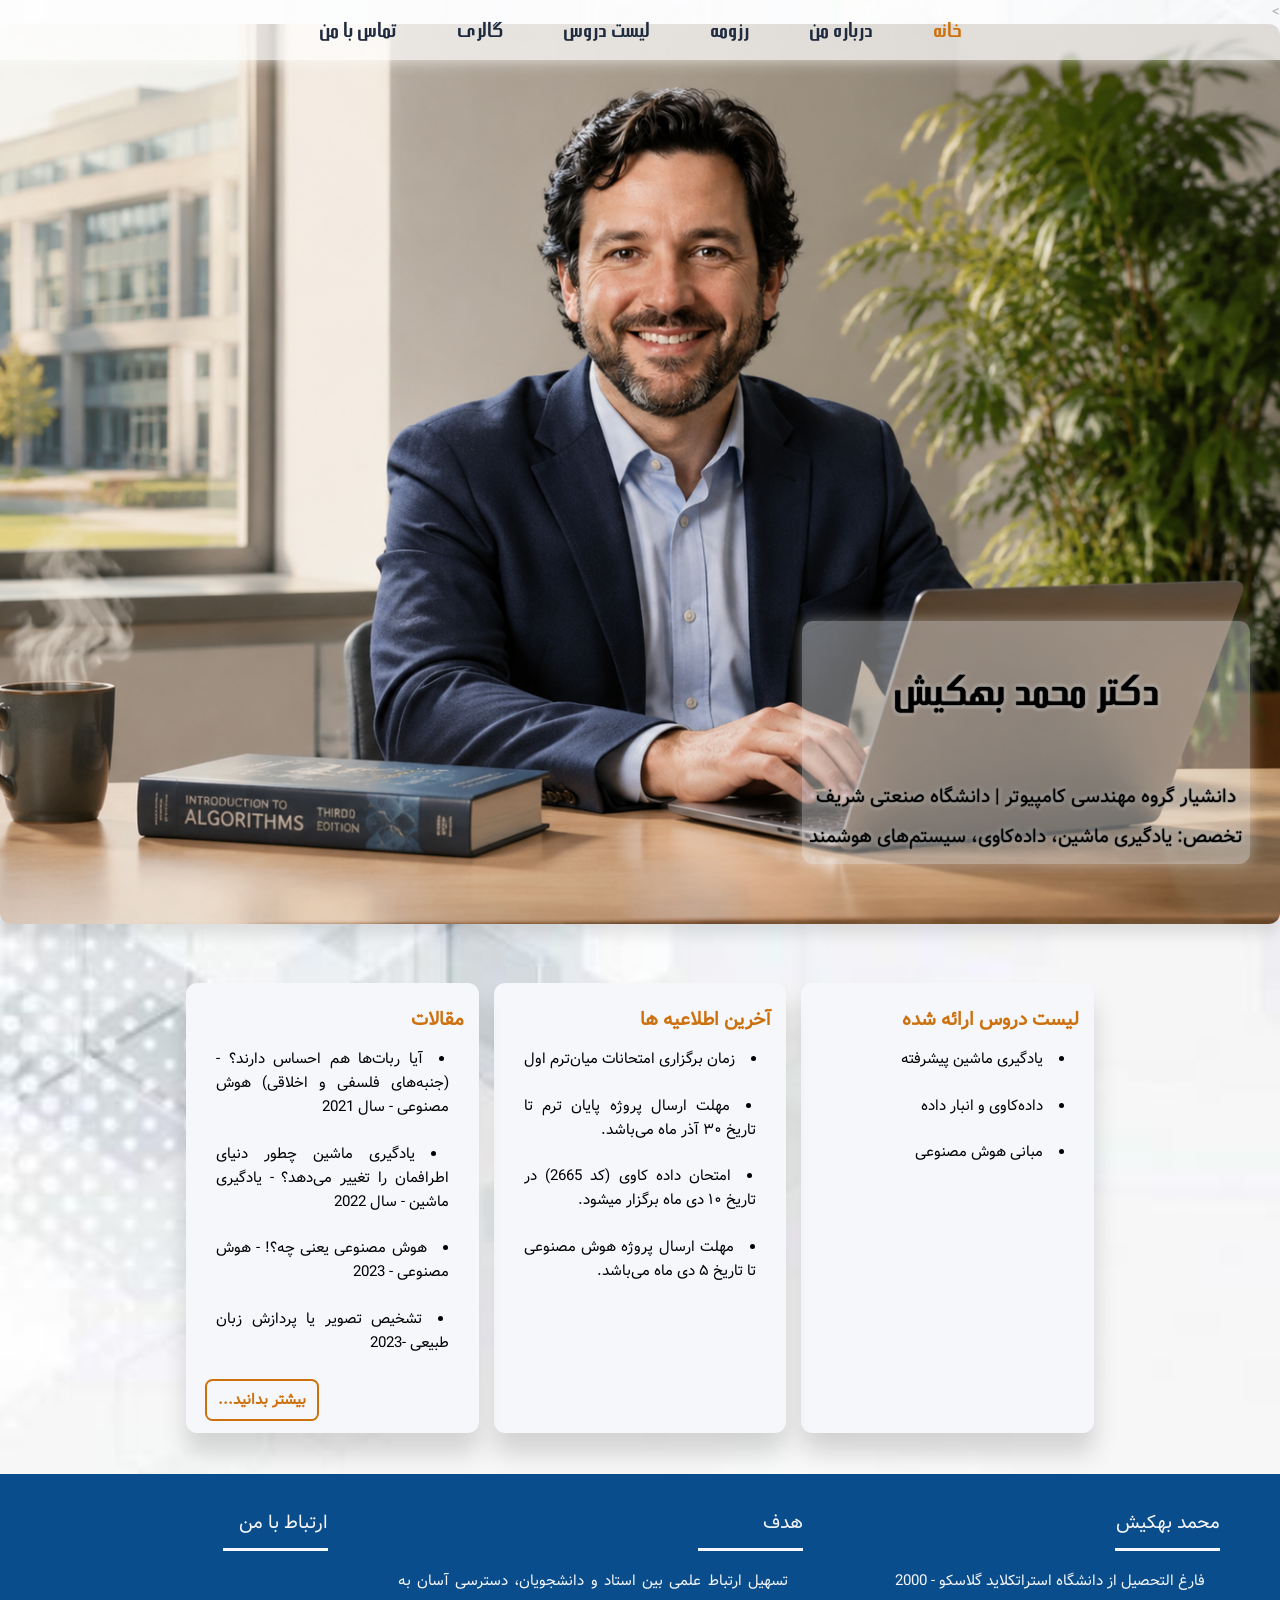
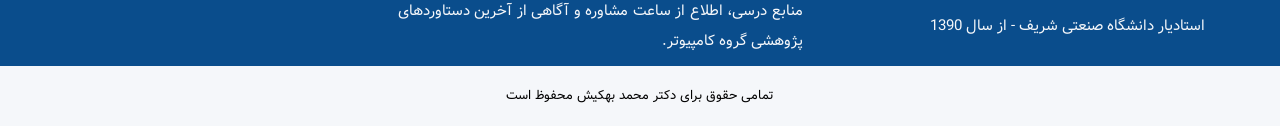
==== index.html @ 7e4e338c "add new files and some changes" ====
<!DOCTYPE html>
<html lang="fa" dir="rtl">

<head>
    <meta charset="UTF-8">
    <meta name="viewport" content="width=device-width, initial-scale=1.0">
    <link rel="stylesheet" href="./assets/css/style.css">
    <link rel="stylesheet" href="./assets/icon/css/all.css">
    <link rel="shortcut icon" href="assets/icon/26792-48x48x32.ico" type="image/x-icon">
    <script src="./assets/icon/js/all.js"></script>

    <title>Mr Behkish</title>>

</head>

<body>
    <!-- ============================================ -->
    <!-- menu                                         -->
    <!-- ============================================ -->
    <nav class="container">
        <menu>
            <ul class="main-menu flex justify-center gap-6">
                <li class="menu-item home-item"><a class="menu-link home">خانه</a></li>
                <li class="menu-item"><a class="menu-link" href="./aboutus.html">درباره من</a></li>
                <li class="menu-item"><a class="menu-link" href="./resume.html">رزومه</a></li>
                <li class="menu-item"><a class="menu-link" href="./courses.html">لیست دروس</a></li>
                <li class="menu-item"><a class="menu-link" href="./gallery.html">گالری</a></li>
                <li class="menu-item"><a class="menu-link" href="./contact.html">تماس با من</a></li>

            </ul>
        </menu>
    </nav>

    <!-- ============================================= -->
    <!--hero                                           -->
    <!-- ============================================= -->
    <section class="hero-section">
        <div class="hero"></div>
        <!-- ============================================= -->
        <!--title                                          -->
        <!-- ============================================= -->

        <section class="title">
            <h1 class="title-fullname">دکتر محمد بهکیش</h1>
            <h3 class="title-job text-center">
                دانشیار گروه مهندسی کامپیوتر | دانشگاه صنعتی شریف

            </h3>
            <h3 class="title-job text-center">تخصص: یادگیری ماشین، داده‌کاوی، سیستم‌های هوشمند

            </h3>
        </section>
    </section>


    <!-- ============================================= -->
    <!--contents                                       -->
    <!-- ============================================= -->
    <section class="contents">
        <div class="contents-list">
            <div class="contents-list-item">
                <h3 class="contents-list-item-heading">

                    <i class="	far fa-file"></i>
                    لیست دروس ارائه شده
                </h3>
                <div class="contents-list-item-text">
                    <ul class="content-list-item-text-all">
                        <li class="content-items-text-all-case">
                            یادگیری ماشین پیشرفته
                        </li>
                        <li class="content-items-text-all-case">
                            داده‌کاوی و انبار داده </li>
                        <li class="content-items-text-all-case">
                            مبانی هوش مصنوعی </li>
                    </ul>
                </div>
            </div>
            <div class="contents-list-item">
                <h3 class="contents-list-item-heading">
                    <i class="fas fa-bullhorn"></i>
                    آخرین اطلاعیه ها
                </h3>
                <ul class="content-list-item-text-all">
                    <li class="content-items-text-all-case">
                        زمان برگزاری امتحانات میان‌ترم اول </li>
                    <li class="content-items-text-all-case">
                        مهلت ارسال پروژه پایان ترم تا تاریخ ۳۰ آذر ماه می‌باشد.
                    </li>
                    <li class="content-items-text-all-case">
                        امتحان داده کاوی (کد 2665) در تاریخ ۱۰ دی ماه برگزار میشود. </li>
                    <li class="content-items-text-all-case">
                        مهلت ارسال پروژه هوش مصنوعی تا تاریخ ۵ دی ماه می‌باشد.
                    </li>

                </ul>

            </div>
            <div class="contents-list-item">
                <h3 class="contents-list-item-heading">
                    <i class="	fas fa-book-open"></i>
                    مقالات
                </h3>
                <ul class="content-list-item-text-all">
                    <li class="content-items-text-all-case">
                        آیا ربات‌ها هم احساس دارند؟ -(جنبه‌های فلسفی و اخلاقی) هوش مصنوعی - سال 2021
                    </li>
                    <li class="content-items-text-all-case">
                        یادگیری ماشین چطور دنیای اطرافمان را تغییر می‌دهد؟ - یادگیری ماشین - سال 2022


                    </li>
                    <li class="content-items-text-all-case">
                        هوش مصنوعی یعنی چه؟! - هوش مصنوعی - 2023
                    </li>
                    <li class="content-items-text-all-case">
                        تشخیص تصویر یا پردازش زبان طبیعی -2023
                    </li>
                </ul>
                <div class="contents-list-item-readmore">
                    <a href="./assets/files/resume.pdf"
                        class="contents-list-item-readmore-btn btn-style btn-vacant-style">بیشتر بدانید...</a>
                </div>

            </div>
        </div>
        </div>


    </section>
    <!-- ============================================= -->
    <!--  footer                                       -->
    <!-- ============================================= -->
    <footer class="footer">
        <div class="footer-title">
            <h2 class="footer-heading ">محمد بهکیش </h2>

            <p class="footer-description">
                فارغ التحصیل از دانشگاه استراتکلاید گلاسکو - 2000
            </p>
            <p class="footer-description">
                استادیار دانشگاه صنعتی شریف - از سال 1390
            </p>
        </div>
        <div class="footer-about">
            <h2 class="footer-heading  ">هدف </h2>
            <p class="footer-description">
                تسهیل ارتباط علمی بین استاد و دانشجویان، دسترسی آسان به منابع درسی، اطلاع از ساعت مشاوره و آگاهی از
                آخرین دستاوردهای پژوهشی گروه کامپیوتر.
            </p>
        </div>
        <div class="footer-contact">
            <h2 class="footer-heading"> ارتباط با من</h2>
            <div class=" footer-description footer-icon-content">

                <div class="social-icon">
                    <a href="https://wa.me/989123456789" target="_blank" class="social-icon-link" title="واتزآپ">
                        <i class="fab fa-whatsapp"></i>
                    </a>
                </div>
                <div class="social-icon">
                    <a href="https://github.com/mohamadbehkish" target="_blank" class="social-icon-link"
                        title="گیت هاب">
                        <i class="fab fa-github"></i>
                    </a>
                </div>
                <div class="social-icon">
                    <a href="https://www.instagram.com/mohamad_behkish_1398" target="_blank" class="social-icon-link"
                        title="اینستاگرام">
                        <i class="fab fa-instagram"></i>
                    </a>
                </div>
                <div class="social-icon">
                    <a href="mailto:mohamadbehkish.dev@gmail.com" target="_blank" class="social-icon-link"
                        title="ایمیل">
                        <i class="far fa-envelope"></i>
                    </a>
                </div>
            </div>


        </div>

    </footer>
    <!-- ============================================ -->
    <!-- copy right                                   -->
    <!-- ============================================ -->
    <h4 class="copyright"> تمامی حقوق برای دکتر محمد بهکیش محفوظ است</h4>

</body>

</html>
---- assets/css/style.css ----
@font-face {
    font-family: vazir;
    src: url(../font/Vazir.ttf);
}

@font-face {
    font-family: aref;
    src: url(../font/Mj_Aref.ttf);
}

@font-face {
    font-family: vazir;
    src: url(../font/Roboto-Regular.ttf);
}

:root {
    --primary-color: #1E2A3E;
    --secondary-color: #0a4d8c;


    --accent-color: #cd710f;
    --bgmain-color: #F5F7FA;
    --lightgray-color: rgb(205, 198, 198);
    --light-color: white;
    --dark-color: black;


    /* سایه‌ها */
    --shadow-sm: 0 1px 2px rgba(0, 0, 0, 0.05);
    --shadow-md: 0 4px 6px rgba(0, 0, 0, 0.07);
    --shadow-lg: 0 10px 15px rgba(0, 0, 0, 0.1);
    --shadow-xl: 0 20px 25px rgba(0, 0, 0, 0.15);

    /* فاصله‌ها (Spacing) */
    --spacing-1: 0.25rem;
    /* 4px */
    --spacing-2: --spacing-2: 0.5rem;
    /* 8px */
    --spacing-3: 0.75rem;
    /* 12px */
    --spacing-4: 1rem;
    /* 16px */
    --spacing-5: 1.25rem;
    /* 20px */
    --spacing-6: 1.5rem;
    /* 24px */
    --spacing-8: 2rem;
    /* 32px */
    --spacing-10: 2.5rem;
    /* 40px */
    --spacing-12: 3rem;
    /* 48px */
    --spacing-16: 4rem;
    /* 64px */
    --spacing-20: 5rem;
    /* 80px */

    /* اندازه‌های متن */
    --text-xs: 0.75rem;
    /* 12px */
    --text-sm: 0.875rem;
    /* 14px */
    --text-base: 1rem;
    /* 16px */
    --text-lg: 1.125rem;
    /* 18px */
    --text-xl: 1.25rem;
    /* 20px */
    --text-2xl: 1.5rem;
    /* 24px */
    --text-3xl: 1.875rem;
    /* 30px */
    --text-4xl: 2.25rem;
    /* 36px */
    --text-5xl: 3rem;
    /* 48px */


    /* border-radius */
    --radius-sm: 0.25rem;
    --radius-md: 0.5rem;
    --radius-lg: 0.75rem;
    --radius-xl: 1rem;
    --radius-full: 9999px;
}


/* ============================================
   TYPOGRAPHY - تنظیمات اولیه
   ============================================ */
html {
    font-size: 15px;
    scroll-behavior: smooth;
}

body {
    overflow-x: hidden;

    background-image: url(../image/bg-pattern.jpg);
    background-color: #F5F1E8;
    background-size: cover;
    background-repeat: no-repeat;
    background-position: left center;
    background-color: var(--tertiary-color);
    background-blend-mode: hard-light;


}

* {
    padding: 0;
    margin: 0;
    box-sizing: border-box;
    font-family: vazir;
}

/* ============================================
   TYPOGRAPHY - تایپوگرافی
   ============================================ */
h1,
h2,
h3,
h4,
h5,
h6 {
    font-weight: var(--font-bold);
    line-height: 1.3;
    color: var(--primary-color);
    margin-bottom: var(--spacing-4);
}

h1 {
    font-size: var(--text-3xl);
    line-height: 1.4;

}

h2 {
    font-size: var(--text-2xl);
    /*24px*/
}

h3 {
    font-size: var(--text-xl);
    /*20px*/
}

h4 {
    font-size: var(--text-lg);
    /*18px*/
}

h5 {
    font-size: var(--text-base);
    /*16px*/
}

h6 {
    font-size: var(--text-sm);
    /*14px*/
}

p {
    margin-bottom: var(--spacing-4);
    color: var(--primary-color);
}

a {
    color: var(--primary-color);
    text-decoration: none;
    transition: color 0.3s ease;
    font-family: vazir;
}

a:hover {
    color: var(--accent-color);

}

ul {
    list-style-type: none;
}

/* ============================================
   LAYOUT - کلاس‌main-menuهای کمکی
   ============================================ */
nav.container {
    width: 100vw;
    height: 60px;
    padding: 0 var(--spacing-4);
    display: flex;
    justify-content: center;
    position: fixed;
    top: 0;
    left: 0;
    background-color: transparent;
    z-index: 7;
    /*16px*/
}

nav.container:after {
    content: "";
    width: 100%;
    height: 100%;
    position: absolute;
    left: 0;
    top: 0;
    z-index: 8;
    background-color: var(--light-color);
    opacity: 0.7;
    box-shadow: 0 0 var(--spacing-4) var(--light-color);

}

menu {
    width: 100%;
    height: 100%;
    position: absolute;
    top: 0;
    left: 0;
    z-index: 9;
}

/* ================================================ */


.section-title {
    text-align: center;
    margin-bottom: var(--spacing-12);
    font-size: var(--text-4xl);

}

/* Grid System */
.grid {
    display: grid;
    gap: var(--spacing-6);
}

.grid-cols-2 {
    grid-template-columns: repeat(2, 1fr);
}

.grid-cols-3 {
    grid-template-columns: repeat(3, 1fr);
}

.grid-cols-4 {
    grid-template-columns: repeat(4, 1fr);
}

/* Flexbox */
.flex {
    display: flex;
}

.flex-col {
    flex-direction: column;
}

.items-center {
    align-items: center;
}

.justify-between {
    justify-content: space-between;
}

.justify-center {
    justify-content: center;
}



/* ============================================
   FORMS - فرم‌ها
   ============================================ */
input,
textarea,
select {
    width: 100%;
    padding: var(--spacing-3) var(--spacing-4);
    font-family: inherit;
    font-size: var(--text-base);
    border: 1px solid var(--secondary-color);
    border-radius: var(--radius-md);
    background-color: var(--light-color);
    transition: border-color 0.3s ease;
}

input:focus,
textarea:focus,
select:focus {
    outline: none;
    border-color: var(--color-border-focus);
    box-shadow: var(--shadow-md);
}

label {
    display: block;
    margin-bottom: var(--spacing-2);
    font-weight: var(--font-medium);
    color: var(--color-text-primary);
}

/* ============================================
   RESPONSIVE - ریسپانسیو
   ============================================ */
@media (max-width: 1024px) {
    html {
        font-size: 15px;
    }

    .grid-cols-3,
    .grid-cols-4 {
        grid-template-columns: repeat(2, 1fr);
    }
}

@media (max-width: 768px) {
    html {
        font-size: 14px;
    }

    .grid-cols-2,
    .grid-cols-3,
    .grid-cols-4 {
        grid-template-columns: 1fr;
    }

    .section {
        padding: var(--spacing-10) 0;
    }

    h1 {
        font-size: var(--text-4xl);
    }

    h2 {
        font-size: var(--text-3xl);
    }
}

@media (max-width: 480px) {
    .container {
        padding: 0 var(--spacing-3);
    }

    .btn {
        width: 100%;
    }
}


/* ============================================
   buttons -  دکمه ها
   ============================================ */
.btn-style {
    border-radius: var(--radius-md);
    font-size: 1rem;
    font-weight: 900;
    text-align: center;
    padding-block: 7px;
    direction: rtl;
    transition: all 0.5s;

}

.btn-fill-style {
    background-color: var(--accent-color);
    color: var(--bgmain-color);
}

.btn-vacant-style {
    border: 2px solid var(--accent-color);
    color: var(--accent-color);

}

a.contents-list-item-readmore-btn:hover {
    background-color: var(--accent-color);
    color: var(--bgmain-color);
}



/* ============================================
   UTILITIES - کلاس‌های کاربردی
   ============================================ */
.text-center {
    text-align: center;
}

.text-right {
    text-align: right;
}

.text-left {
    text-align: left;
}



/* اسکرول نرم و کاستوم */
::-webkit-scrollbar {
    width: 1.5rem;

}

::-webkit-scrollbar-track {
    background: var(--bgmain-color);
    height: 100px;
}

::-webkit-scrollbar-thumb {
    background: var(--secondary-color);
    border-radius: var(--radius-full);

}

::-webkit-scrollbar-thumb:hover {
    background: var(--secondary-color);
}

::-webkit-scrollbar-track:hover {
    background: var(--lightgray-color);

}

li {
    padding-inline: 2rem;
    padding-block: 0.75rem;
}

/*=============================================*/
/*menu=========================================*/


a.menu-link {
    font-size: var(--text-2xl);
    display: inline-block;
    font-family: aref;
    color: var(--primary-color);
}

a.menu-link:hover {
    color: var(--accent-color);
}

img#hero-img {
    width: 47rem;
    height: 34rem;
    display: block;
    margin: 10px auto;
    box-shadow: var(--shadow-xl);
}

li.menu-item {
    position: relative;
}

li.menu-item:not(.home-item):after {
    content: "";
    width: 0px;
    height: 3px;

    position: absolute;
    left: 2rem;
    bottom: 0;

    background-color: var(--accent-color);

    transition: all 0.5s ease;

}

li.menu-item:hover::after {
    width: 6.5rem;
}


a.home {
    color: var(--accent-color);
    font-size: var(--text-2xl);

}

/* hero */
/* ///////////////////////////////// */
section.hero-section {

    width: 100vw;
    height: 100vh;

    margin: 0rem auto 1.25rem;

    border-radius: 0.75rem;

    overflow: hidden;
    box-shadow: var(--shadow-lg);

    position: relative;

}

div.hero {
    width: 100%;
    height: 100%;

    background-image: url(../image/hero.png);
    background-repeat: no-repeat;
    background-position: center 0rem;
    background-size: cover;
    aspect-ratio: 16/9;

}

/* /////////////////////////////////// */
/* section title */
section.title {
    width: 35vw;
    height: 30vh;

    position: absolute;
    bottom: 4rem;
    right: 2rem;
    z-index: 2;

    /* background-color: var(--bgmain-color); */

    display: flex;
    flex-direction: column;
    justify-content: center;
    align-items: center;
    border-radius: 0.75rem;

}

section.title:before {
    content: "";

    width: 35vw;
    height: 27vh;

    position: absolute;
    bottom: 0;
    right: 0;
    z-index: -1;

    background-color: var(--bgmain-color);

    display: flex;
    flex-direction: column;
    justify-content: center;
    align-items: center;

    border-radius: 0.75rem;
    opacity: 0.4;

    box-shadow: 0 0 var(--spacing-4) var(--light-color);


}

section.title>* {
    text-shadow: 0 0 2px var(--dark-color), 0 0 5px var(--light-color);
}




section.title h1.title-fullname {
    font-family: aref;
    font-size: 3rem;
    color: var(--da);

    width: fit-content;

    text-align: center;
    margin: auto;
}

section.title h3.title-job {
    font-family: vazir;
    /*font-size: 1.2rem;*/

    color: var(--dark-color);
}

/* ///////////////////////////////////// */
/* section.contents */
section.contents {
    width: 100vw;
    height: 70h;

    padding: 2% 2%;

    margin: auto;

}

.contents-list {
    display: flex;
    flex-direction: row;
    justify-content: space-between;
    align-items: center;
    gap: var(--spacing-4);

    padding: 1rem 2.5rem;

    width: 80%;
    height: 100%;
    margin: auto;
}

div.contents-list-item {
    width: 25rem;
    height: 30rem;
    background-color: var(--bgmain-color);
    border-radius: var(--radius-lg);
    box-shadow: var(--shadow-xl);

    display: flex;
    flex-direction: column;
    row-gap: 0;

    overflow: hidden;


}

h3.contents-list-item-heading {
    width: 100%;
    height: 3.5rem;
    line-height: 3rem;
    font-family: vazir;
    padding: 1rem;
    margin-bottom: 0;
    color: var(--accent-color);


}

div.contents-list-item-text {
    width: 100%;
    height: 75%;
}

div.contents-list-item-readmore {
    width: 100%;
    height: 15%;
    direction: ltr;
    display: flex;
    align-items: center;
    padding-left: 1.25rem;
}

a.contents-list-item-readmore-btn {
    padding-inline: 0.75rem;
}

ul.content-list-item-text-all {
    list-style-type: disc;
    list-style-position: inside;
}

li.content-items-text-all-case {
    text-align: justify;
}



/* //////////////////////////////////////// */
/* footer.footer */
footer {
    width: 100vw;
    height: 15vw;


    background-color: var(--secondary-color);

    display: grid;
    grid-template-columns: 35% 40% 25%;
    column-gap: var(--spacing-3);
    padding: 2.5rem 4rem 0rem;
}

footer.footer>div {
    height: 100%;
}


h2.footer-heading {
    font-family: vazir;
    font-size: var(--text-xl);
    color: var(--bgmain-color);
    padding-bottom: 1rem;
    position: relative;
}

h2.footer-heading::after {
    content: "";
    width: 7rem;
    height: 3px;
    position: absolute;
    right: 0px;
    bottom: 0;
    background-color: var(--bgmain-color);

}


p.footer-description {
    font-size: var(--text-base);
    color: var(--bgmain-color);
    font-family: vazir;
    font-weight: normal;
    line-height: 2;
    padding-block: 0;

}

/* /////////////////////////////////// */
/* icons */
.social-icon {
    padding-inline: 0.75rem;
}

.social-icon-link {
    color: var(--bgmain-color);
    font-family: vazir;
    font-size: var(--text-3xl);
    font-weight: 600;

}

.social-icon-link:hover {
    text-shadow: 10px 10px 15px var(--bgmain-color);

}

div.footer-icon-content {
    display: flex;
    justify-content: start;
    align-items: start;
}

p.footer-description {
    width: 27rem;
    text-align: justify;
    text-indent: var(--spacing-4);

}

.copyright {
    background: var(--bgmain-color);
    width: 100vw;
    height: 4rem;
    line-height: 4rem;
    text-align: center;

    font-family: vazir;
    font-size: var(--text-sm);
    color: var(--tertiary-color);

    direction: rtl;
    margin: auto;
}

/*============================================*/
/*about us                                    */
/*============================================*/
section.about-us {
    height: 97vh;

}

div.about-us-description {
    height: 80%;


    padding-inline: 2rem;

    background-color: var(--bgmain-color);
    border-radius: var(--radius-lg);
    box-shadow: var(--shadow-xl);

}


p.contents-list-item-text-description {
    width: 95%;
    height: auto;

    line-height: 2;

    text-align: justify;
    padding: 10px;
    margin: 0.75rem auto;

    text-indent: 1rem;
    font-size: 1.1rem;

}

/*============================================*/
/*resume sectoin                              */
/*============================================*/
section.resume {
    height: 168vh;
}




div.resume-description {
    height: 80%;

    padding-top: 0rem;
    padding-inline: 2rem;

    background-color: var(--bgmain-color);
    border-radius: var(--radius-lg);
    /* box-shadow: var(--shadow-xl); */


}

div.resume-section {
    width: 90%;
    margin: auto;
    text-align: justify;

}

div.resume-section:first-of-type {
    margin-top: 1.5rem;
}

h4.resume-section-heading {
    font-family: 1.5rem;
    font-weight: 900;
    color: var(--secondary-color);
    margin-top: 2rem;
}



ul.resume-section-list {
    list-style-type: disc;
    list-style-position: inside;
}

li.resume-section-list-item {
    line-height: 1.2;
    direction: rtl;
}

ul.articles {
    direction: ltr;
    text-align: left;

}

ul.articles>li {
    direction: ltr;
}

/*============================================*/
/*courses sectoin                             */
/*============================================*/
section.courses,
section.gallery-section {
    height: auto;
}

div.courses-boxes {
    height: 100%;

    border-radius: var(--radius-lg);
    box-shadow: var(--shadow-xl);

    padding-inline: 0.5rem;
    padding-block-end: 1.5rem;

    display: flex;
    flex-direction: column;
    justify-content: center;
    align-items: center;

    overflow: hidden;
    background-color: var(--bgmain-color);

}

.contents-list-item-heading {
    font-weight: 900;
    text-align: start;
    display: block;
}

div.courses-desc {
    width: 100%;
    height: 80%;


    margin-top: 1rem;
    /* padding: 1rem; */

    display: grid;
    grid-template-columns: repeat(2, minmax(200px, 1fr));
    justify-content: space-between;
    align-items: center;
    gap: 1rem;

}

.courses-desc-box {
    width: 26rem;
    height: 14rem;

    border-radius: var(--radius-lg);
    box-shadow: var(--shadow-xl);

    padding: 1rem;

    background-color: var(--secondary-color);
    margin: auto;


}


.courses-desc-box-heading {
    color: var(--bgmain-color);

}

p.courses-desc-box-item {
    color: var(--bgmain-color);
    text-align: justify;


}

.script-btn {
    direction: ltr;
}


.btn-script {
    color: var(--primary-color);

    border: 2px solid var(--bgmain-color);

    background: var(--bgmain-color);
}

a.btn-script:hover {
    color: var(--bgmain-color);
    background-color: var(--primary-color);
}

/* ============================================ */
/* gallery                                      */
/* ============================================ */
.gallery-section {
    padding: 2rem;
}

.gallery {
    width: 100%;

    display: grid;
    grid-template-columns: repeat(3, 1fr);
    gap: 1rem;

    margin-block: 1.5rem;
}

div.gallery-boxes {
    width: 70%;
    height: 100%;

    border-radius: var(--radius-lg);
    box-shadow: var(--shadow-xl);

    padding-inline: 1rem;

    display: flex;
    flex-direction: column;

    overflow: hidden;
    background-color: var(--bgmain-color);

}

.gallery div.gallery-img {
    width: 100%;
    height: 200px;

    border-radius: 8px;
    cursor: pointer;
    transition: transform 0.3s ease, box-shadow 0.3s ease;
    border: 2px solid var(--accent-color);
    overflow: hidden;
    box-shadow: var(--shadow-sm);

}

.gallery .gallery-img img {
    width: 100%;
    height: 100%;
    object-fit: cover;
}



.gallery img:hover {
    transform: scale(1.05);
    box-shadow: 0 10px 20px rgba(0, 0, 0, 0.8);
}




/* استایل لایت‌باکس (Modal) */
.lightbox {
    display: none;
    /* در ابتدا مخفی است */
    position: fixed;
    z-index: 1000;
    top: 0;
    left: 0;
    width: 100%;
    height: 100%;
    background-color: rgba(0, 0, 0, 0.85);
    /* پس‌زمینه تیره و نیمه‌شفاف */
    backdrop-filter: blur(5px);
    /* افکت مات شدن پشت صحنه */
    justify-content: center;
    align-items: center;
    flex-direction: column;
}

.lightbox img {
    max-width: 90%;
    max-height: 80%;
    border-radius: 5px;
    box-shadow: 0 0 30px rgba(0, 0, 0, 0.5);
    animation: zoomIn 0.3s ease;
}

.lightbox-caption {
    color: white;
    margin-top: 15px;
    font-size: 1.2rem;
}

/* دکمه بستن */
.close-btn {
    position: absolute;
    top: 20px;
    right: 30px;
    color: #fff;
    font-size: 40px;
    font-weight: bold;
    cursor: pointer;
    transition: 0.2s;
}

.close-btn:hover {
    color: #ff5f5f;
}

/* انیمیشن باز شدن */
@keyframes zoomIn {
    from {
        transform: scale(0.8);
        opacity: 0;
    }

    to {
        transform: scale(1);
        opacity: 1;
    }
}




/* ============================================ */
/* contact                                      */
/* ============================================ */
section.contact {
    height: auto;
    padding-bottom: 4rem;
}

div.contact-section {
    background-image: url(../image/contact.png);
    background-size: cover;
    background-position: center;

}

.contact-section {
    width: 80%;


    height: 30rem;
    border-radius: var(--radius-lg);
    box-shadow: var(--shadow-xl);

    display: flex;
    flex-direction: column;
    row-gap: 0;
    align-items: start;

    overflow: hidden;

}

.contact-width {
    width: 100%;

}

.contact-item {
    margin-block: 1rem;
}

form {
    width: 100%;
}

.msg-textArea {
    resize: none;
    height: 4rem;
    margin-top: 1rem;

}

input.contact-item {
    width: 60%;
}

.contact-send {
    width: 10rem;
    height: 4rem;
}

div.main-section {
    width: 70%;
    margin: auto;
    margin-top: 5rem;



}

.senddata {
    width: 100%;
    height: 90px;
    display: flex;
    justify-content: left;
    align-items: center;
}
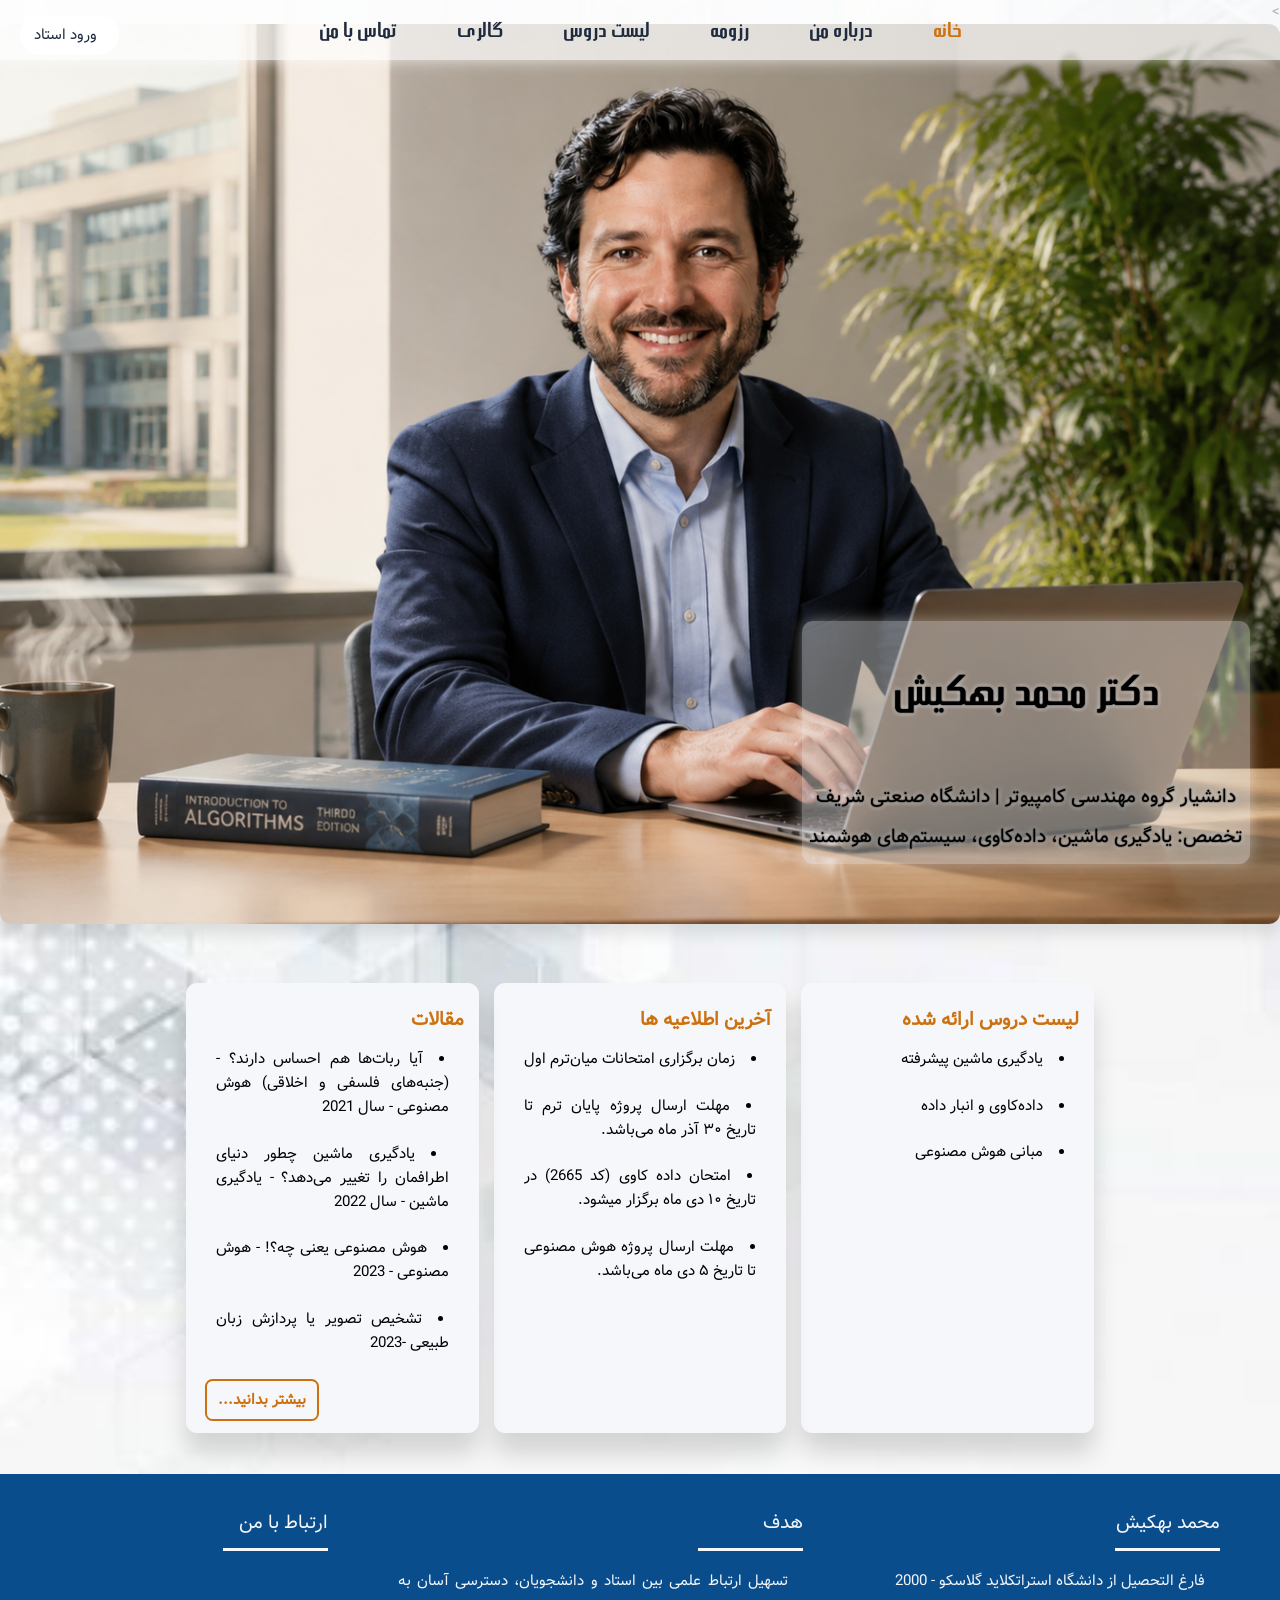
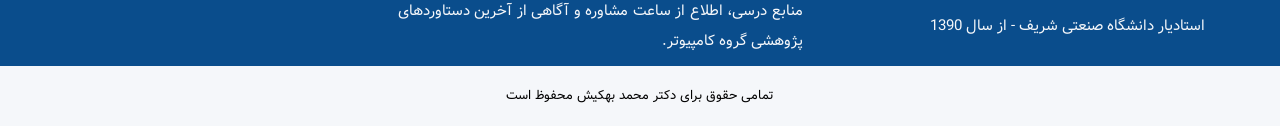
==== commit 250b5286: "do alot of changes to connect git" ====
--- a/index.html
+++ b/index.html
@@ -9,11 +9,22 @@
     <link rel="shortcut icon" href="assets/icon/26792-48x48x32.ico" type="image/x-icon">
     <script src="./assets/icon/js/all.js"></script>
 
+
     <title>Mr Behkish</title>>
 
 </head>
 
 <body>
+    <!-- ============================================ -->
+    <!-- login                                         -->
+    <!-- ============================================ -->
+    <div class="top-nav">
+        <a href="./login.html" class="login-icon" id="authLink" title="ورود مدیریت">
+            <i class="fas fa-user-shield"></i>
+            <span>ورود استاد</span>
+        </a>
+    </div>
+
     <!-- ============================================ -->
     <!-- menu                                         -->
     <!-- ============================================ -->
@@ -186,6 +197,9 @@
     <!-- copy right                                   -->
     <!-- ============================================ -->
     <h4 class="copyright"> تمامی حقوق برای دکتر محمد بهکیش محفوظ است</h4>
+    <div id="app" style="display: none;"></div>
+
+    <script src="./assets/js/script.js"></script>
 
 </body>
 
--- a/assets/css/style.css
+++ b/assets/css/style.css
@@ -19,8 +19,9 @@
 
 
     --accent-color: #cd710f;
+    --error-color: orangered;
     --bgmain-color: #F5F7FA;
-    --lightgray-color: rgb(205, 198, 198);
+    --lightgray-color: rgb(181, 172, 172);
     --light-color: white;
     --dark-color: black;
 
@@ -485,6 +486,139 @@
 
 }
 
+/*
+  login
+*/
+/* استایل کلی برای نوار بالایی */
+.top-nav {
+    position: absolute;
+    top: 1rem;
+    left: 20px;
+    z-index: 1000;
+}
+
+.login-icon {
+    display: inline-flex;
+    align-items: center;
+    gap: 8px;
+    text-decoration: none;
+    color: var(--primary-color);
+    background: rgba(255, 255, 255, 0.9);
+    padding: 8px 14px;
+    border-radius: 999px;
+    white-space: nowrap;
+}
+
+/* افکت زمان نگه داشتن موس (Hover) */
+.login-icon:hover {
+    background: #2c3e50;
+    color: #fff;
+    transform: translateY(-2px);
+    box-shadow: 0 4px 15px rgba(0, 0, 0, 0.2);
+}
+
+/* مخفی کردن متن در موبایل برای خلوت شدن صفحه */
+@media (max-width: 600px) {
+    .login-icon span {
+        display: none;
+    }
+
+    .login-icon {
+        padding: 10px;
+    }
+}
+
+/* login */
+/* ///////////////////////////////// */
+.login-card {
+    background: var(--bgmain-color);
+    padding: 2.5rem;
+    border-radius: 1rem;
+    box-shadow: 0 10px 25px var(--dark-color);
+    width: 100%;
+    max-width: 400px;
+    text-align: center;
+
+    margin: auto;
+    margin-bottom: 3rem;
+}
+
+.login-card i.main-icon {
+    font-size: 3rem;
+    color: var(--primary-color);
+    margin-bottom: 1rem;
+}
+
+
+.input-group {
+    position: relative;
+    margin-bottom: 1.5rem;
+}
+
+.input-group i {
+    position: absolute;
+    right: 15px;
+    top: 50%;
+    transform: translateY(-50%);
+    color: #95a5a6;
+}
+
+input.input-login {
+    width: 100%;
+    padding: 12px 45px 12px 15px;
+    border: 1px solid #ddd;
+    border-radius: 8px;
+    outline: none;
+    box-sizing: border-box;
+    transition: border-color 0.3s;
+    font-family: inherit;
+}
+
+input..input-login:focus {
+    border-color: var(--accent-color);
+}
+
+button {
+    width: 100%;
+    padding: 12px;
+    background-color: var(--primary-color);
+    color: white;
+    border: none;
+    border-radius: 8px;
+    cursor: pointer;
+    font-size: 1rem;
+    font-weight: bold;
+    transition: background 0.3s, transform 0.2s;
+}
+
+button:hover {
+    background-color: var(--accent-color);
+}
+
+button:active {
+    transform: scale(0.98);
+}
+
+#error-msg {
+    color: var(--accent-color);
+    margin-top: 1rem;
+    font-size: 0.9rem;
+    height: 20px;
+    /* برای جلوگیری از پرش صفحه */
+}
+
+.back-home {
+    margin-top: 1.5rem;
+    display: block;
+    text-decoration: none;
+    color: #7f8c8d;
+    font-size: 0.85rem;
+}
+
+.back-home:hover {
+    color: var(--primary-color);
+}
+
 /* hero */
 /* ///////////////////////////////// */
 section.hero-section {
@@ -1165,4 +1299,187 @@
     display: flex;
     justify-content: left;
     align-items: center;
+}
+
+/*=============
+  dashboard
+===============*/
+main.dashboard-container {
+    margin: 6rem auto;
+    width: 60vw;
+    height: auto;
+    background-color: var(--bgmain-color);
+    box-shadow: 0 0 5px var(--lightgray-color);
+}
+
+.dashboard-actions {
+    width: 100%;
+    height: 4rem;
+
+    display: flex;
+    justify-content: center;
+    align-items: center;
+
+}
+
+button#refreshMessagesBtn {
+    background-color: var(--primary-color);
+    color: var(--bgmain-color);
+    border: 2px solid var(--primary-color);
+}
+
+button#refreshMessagesBtn:hover {
+    background-color: var(--lightgray-color);
+    color: var(--primary-color);
+}
+
+main.dashboard-container section#messagelist-container {
+    width: 100%;
+    height: auto;
+    margin: auto;
+}
+
+div#messagesList {
+    width: 100% !important;
+    height: auto;
+    padding: 2rem;
+
+    display: grid;
+    grid-template-columns: repeat(3, minmax(150px, 1fr));
+    justify-content: space-between;
+    align-items: center;
+    gap: 1rem;
+
+}
+
+
+.form-box {
+    background: #fff;
+    padding: 24px;
+    border-radius: 14px;
+    box-shadow: 0 8px 24px var(--lightgray-color);
+}
+
+label {
+    display: block;
+    margin-top: 14px;
+    margin-bottom: 6px;
+    font-weight: bold;
+}
+
+input,
+textarea {
+    width: 100%;
+    padding: 11px 12px;
+    border: 1px solid #d1d5db;
+    border-radius: 10px;
+    font-family: inherit;
+    font-size: 15px;
+}
+
+textarea {
+    resize: vertical;
+}
+
+button.admin-msg-btn {
+    margin-top: 0.75rem;
+    padding: 0.75rem 1.25rem;
+    border: 0;
+    border-radius: 10px;
+    cursor: pointer;
+    font-family: inherit;
+    display: inline-block;
+
+}
+
+button.readbtn.admin-msg-btn {
+    background-color: var(--bgmain-color);
+    color: var(--secondary-color);
+    border: 2px solid var(--secondary-color);
+}
+
+button.readbtn.admin-msg-btn:hover {
+    background: var(--secondary-color);
+    color: var(--bgmain-color);
+}
+
+button.admin-msg-btn:disabled {
+    opacity: 0.6;
+    cursor: not-allowed;
+}
+
+button.admin-msg-btn.danger {
+    background-color: var(--bgmain-color);
+    color: var(--accent-color);
+    border: 2px solid var(--accent-color);
+}
+
+button.danger.admin-msg-btn:hover {
+    background-color: var(--accent-color);
+    color: var(--bgmain-color);
+
+}
+
+.message-header span#date-span {
+    color: var(--dark-color);
+    font-size: 0.75rem;
+    white-space: nowrap;
+}
+
+.status {
+    margin-top: 14px;
+    font-weight: bold;
+}
+
+.status.success {
+    color: var(--);
+}
+
+.status.error {
+    color: var(--accent-color);
+}
+
+.dashboard-actions {
+    margin-bottom: 20px;
+}
+
+.message-card {
+    background: var(--bgmain-color);
+    padding: 1rem;
+    margin-bottom: 1rem;
+    border-radius: 1rem;
+    border-right: 5px solid var(--accent-color);
+    box-shadow: 0 6px 18px var(--lightgray-color);
+}
+
+.message-card.read {
+    border-right-color: var(--lightgray-color);
+    opacity: 0.85;
+}
+
+.message-card.unread {
+    border-right-color: var(--primary-color);
+    color: var(--bgmain-color);
+}
+
+.message-header {
+    display: flex;
+    justify-content: space-between;
+    gap: 16px;
+    border-bottom: 1px solid #e5e7eb;
+    margin-bottom: 12px;
+    padding-bottom: 8px;
+}
+
+
+div.message-actions {
+    /* display: grid;
+    flex-direction: row;
+    gap: 0.75rem;
+    flex-wrap: wrap; */
+}
+
+h2.messages {
+    padding-right: 1rem;
+    color: var(--accent-color);
 }
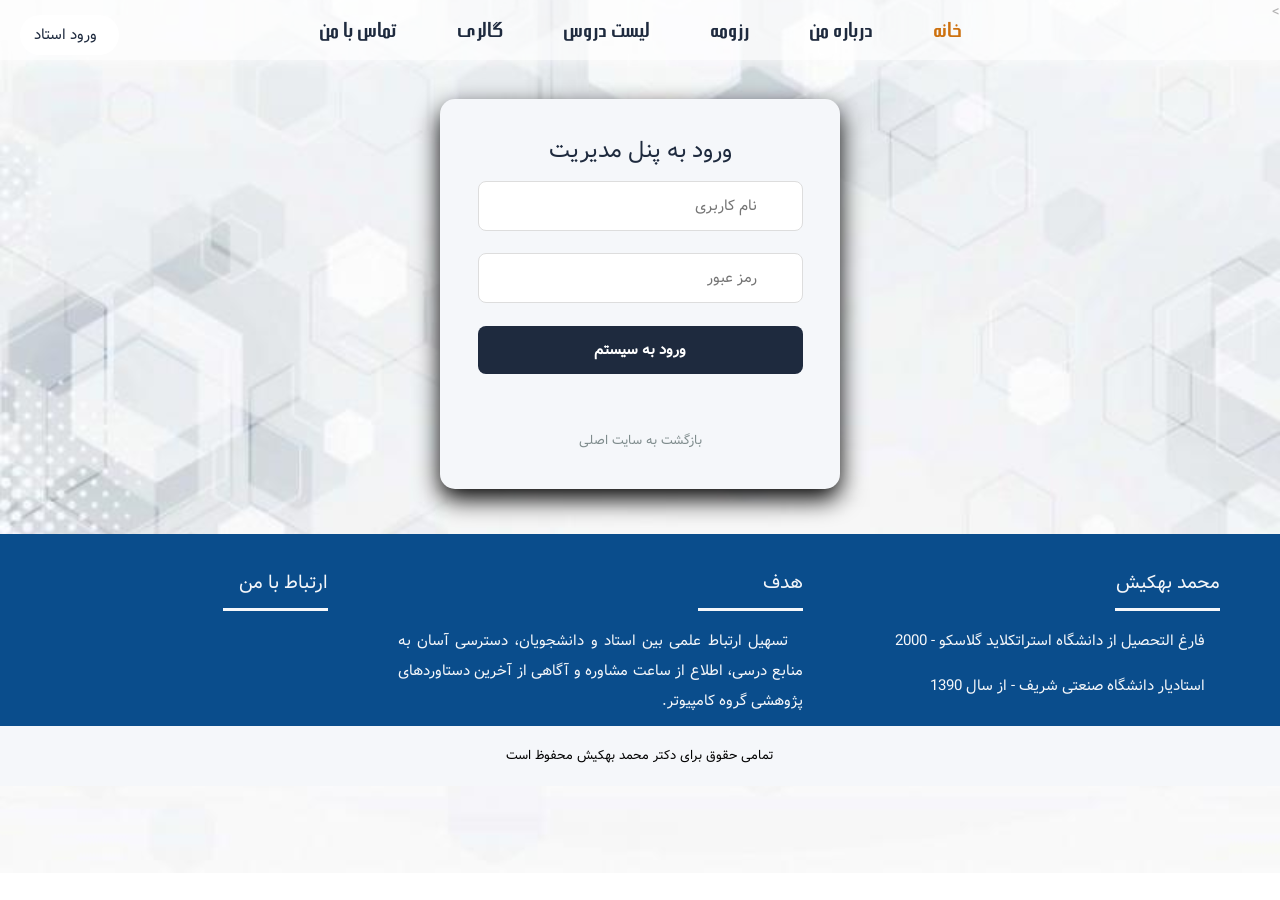
==== commit f5fca6f3: "change icons..." ====
--- a/index.html
+++ b/index.html
@@ -20,7 +20,7 @@
     <!-- ============================================ -->
     <div class="top-nav">
         <a href="./login.html" class="login-icon" id="authLink" title="ورود مدیریت">
-            <i class="fas fa-user-shield"></i>
+            <i class="fa fa-user-shield"></i>
             <span>ورود استاد</span>
         </a>
     </div>
--- a/assets/css/style.css
+++ b/assets/css/style.css
@@ -1236,15 +1236,10 @@
     background-size: cover;
     background-position: center;
 
-}
-
-.contact-section {
     width: 80%;
-
-
-    height: 30rem;
+    height: 35rem;
+
     border-radius: var(--radius-lg);
-    box-shadow: var(--shadow-xl);
 
     display: flex;
     flex-direction: column;
@@ -1255,6 +1250,25 @@
 
 }
 
+
+
+div.courses-desc {
+    width: 100%;
+    height: 80%;
+
+
+    margin-top: 1rem;
+    /* padding: 1rem; */
+
+    display: grid;
+    grid-template-columns: repeat(2, minmax(200px, 1fr));
+    justify-content: space-between;
+    align-items: center;
+    gap: 1rem;
+
+}
+
+
 .contact-width {
     width: 100%;
 
@@ -1264,8 +1278,10 @@
     margin-block: 1rem;
 }
 
-form {
-    width: 100%;
+form#contactForm {
+    width: 100%;
+    background-color: transparent;
+    box-shadow: none;
 }
 
 .msg-textArea {
@@ -1304,12 +1320,47 @@
 /*=============
   dashboard
 ===============*/
+section.dashboard-section {
+    width: 60%;
+    margin: 6rem auto 2rem;
+    background-color: var(--bgmain-color);
+    border-radius: 1rem;
+    padding: 2rem;
+
+
+}
+
+h2#dashboard-title-courses {
+    color: var(--accent-color);
+    font-family: vazir;
+
+}
+
+button#addnewCourseBtn {
+    background-color: var(--bgmain-color);
+    bordeR: 2px solid var(--primary-color);
+    color: var(--primary-color);
+}
+
+textarea#courseDescription {
+    resize: none;
+}
+
+button#addnewCourseBtn:hover {
+    color: var(--bgmain-color);
+    bordeR: 2px solid var(--primary-color);
+    background-color: var(--primary-color);
+}
+
+/* ========================== */
+
 main.dashboard-container {
     margin: 6rem auto;
     width: 60vw;
     height: auto;
     background-color: var(--bgmain-color);
     box-shadow: 0 0 5px var(--lightgray-color);
+    border: 3px solid red;
 }
 
 .dashboard-actions {
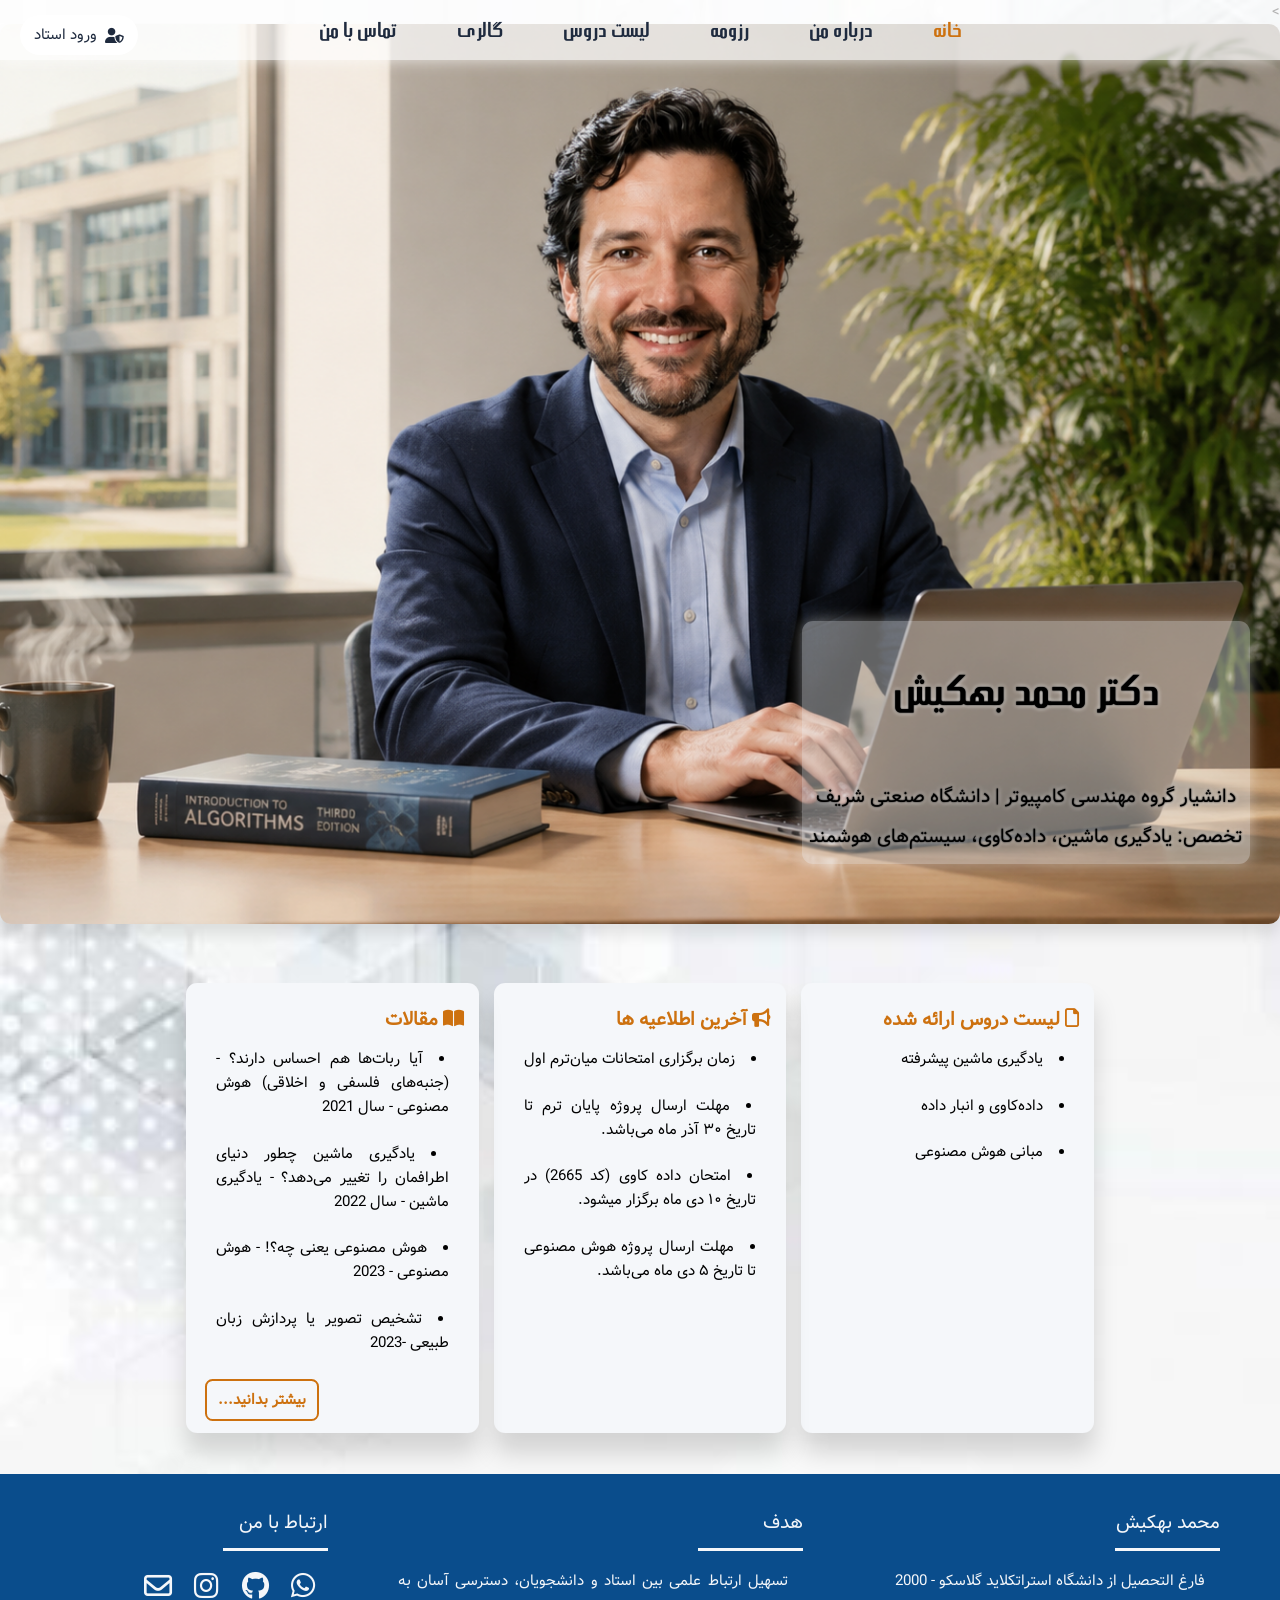
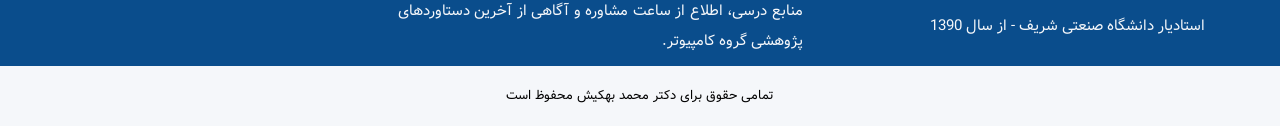
==== commit bb8e5265: "change ..." ====
--- a/index.html
+++ b/index.html
@@ -6,6 +6,7 @@
     <meta name="viewport" content="width=device-width, initial-scale=1.0">
     <link rel="stylesheet" href="./assets/css/style.css">
     <link rel="stylesheet" href="./assets/icon/css/all.css">
+    <link rel="stylesheet" href="https://cdnjs.cloudflare.com/ajax/libs/font-awesome/6.0.0/css/all.min.css">
     <link rel="shortcut icon" href="assets/icon/26792-48x48x32.ico" type="image/x-icon">
     <script src="./assets/icon/js/all.js"></script>
 
@@ -20,7 +21,7 @@
     <!-- ============================================ -->
     <div class="top-nav">
         <a href="./login.html" class="login-icon" id="authLink" title="ورود مدیریت">
-            <i class="fa fa-user-shield"></i>
+            <i class="fas fa-user-shield"></i>
             <span>ورود استاد</span>
         </a>
     </div>
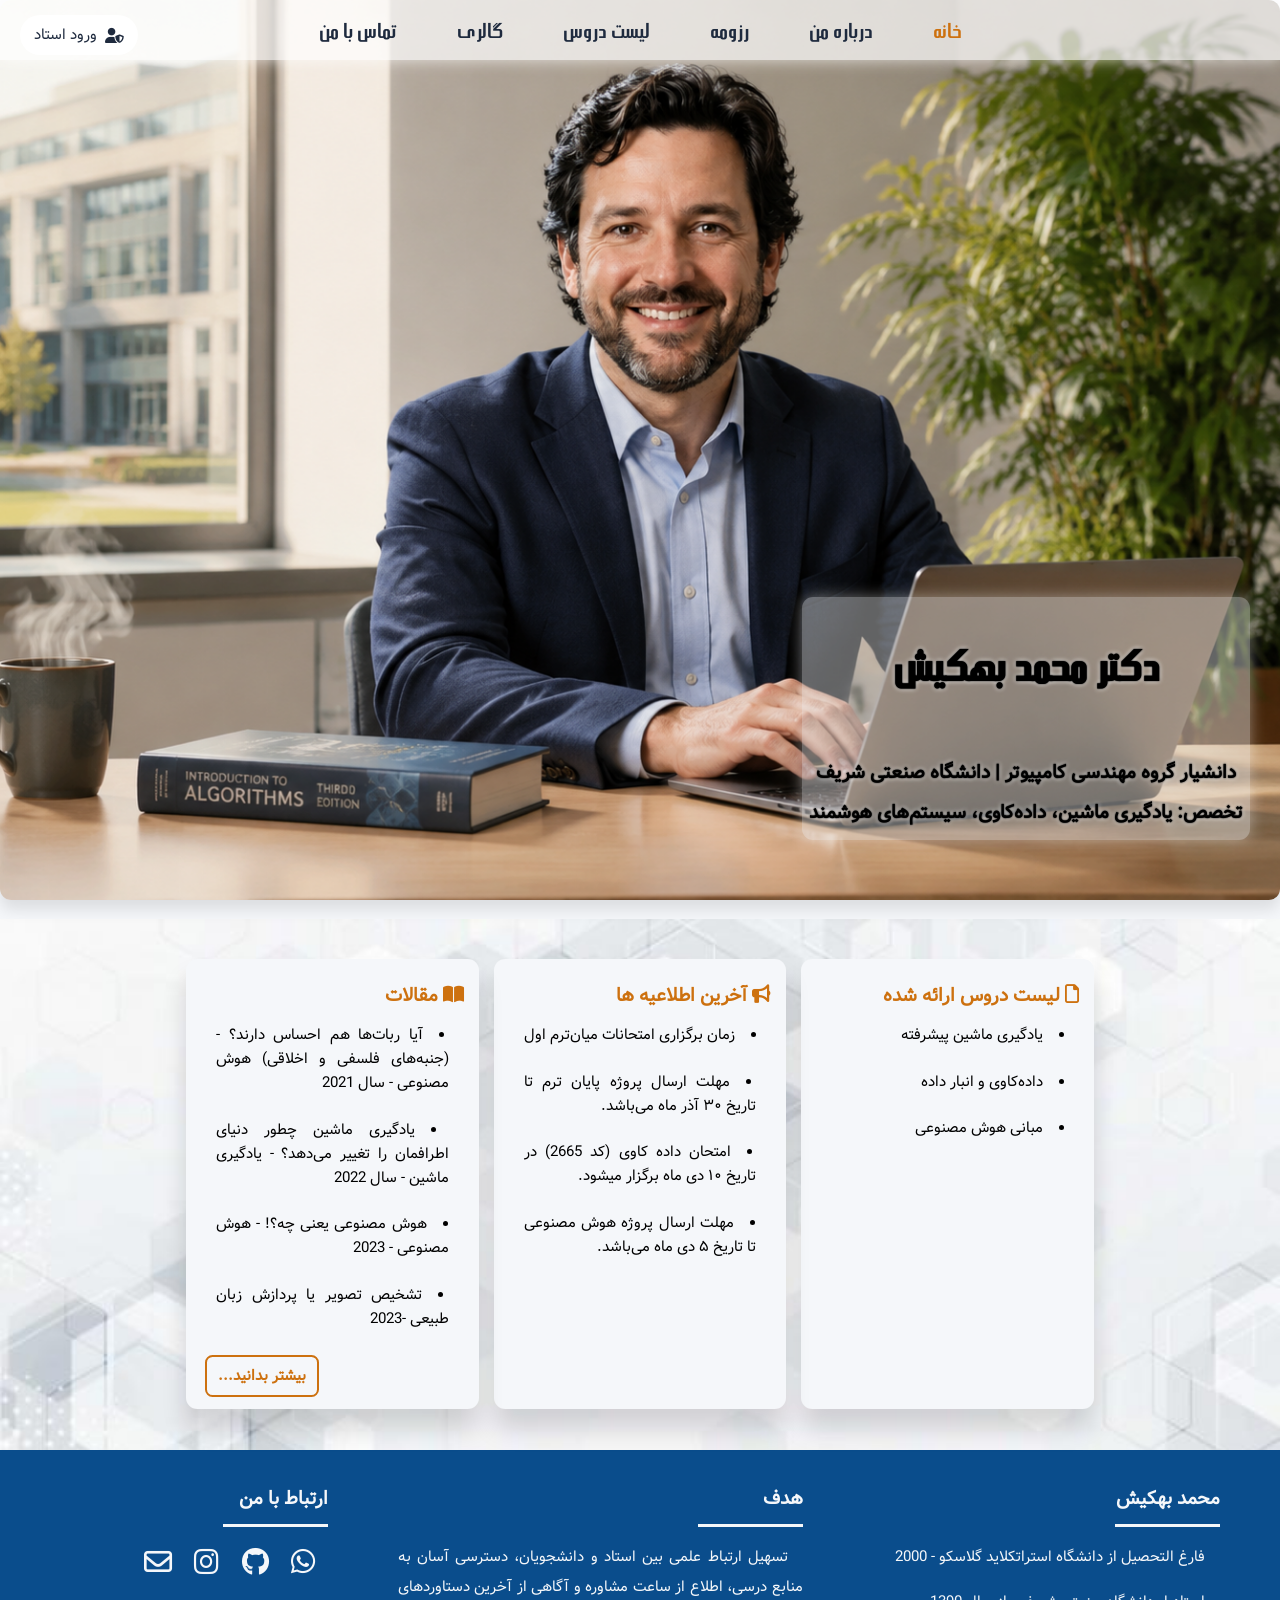
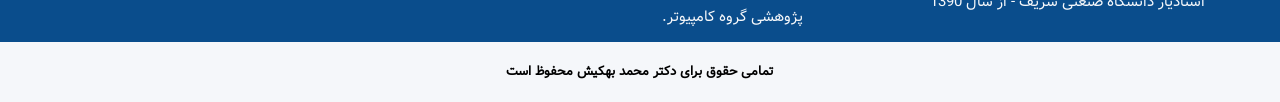
==== commit cf81e697: "changes in styles and index ..." ====
--- a/index.html
+++ b/index.html
@@ -11,7 +11,7 @@
     <script src="./assets/icon/js/all.js"></script>
 
 
-    <title>Mr Behkish</title>>
+    <title>Mr Behkish</title>
 
 </head>
 
@@ -32,7 +32,7 @@
     <nav class="container">
         <menu>
             <ul class="main-menu flex justify-center gap-6">
-                <li class="menu-item home-item"><a class="menu-link home">خانه</a></li>
+                <li class="menu-item home-item"><a class="menu-link home" href="#">خانه</a></li>
                 <li class="menu-item"><a class="menu-link" href="./aboutus.html">درباره من</a></li>
                 <li class="menu-item"><a class="menu-link" href="./resume.html">رزومه</a></li>
                 <li class="menu-item"><a class="menu-link" href="./courses.html">لیست دروس</a></li>
@@ -136,7 +136,6 @@
 
             </div>
         </div>
-        </div>
 
 
     </section>
--- a/assets/css/style.css
+++ b/assets/css/style.css
@@ -8,10 +8,7 @@
     src: url(../font/Mj_Aref.ttf);
 }
 
-@font-face {
-    font-family: vazir;
-    src: url(../font/Roboto-Regular.ttf);
-}
+
 
 :root {
     --primary-color: #1E2A3E;
@@ -35,7 +32,7 @@
     /* فاصله‌ها (Spacing) */
     --spacing-1: 0.25rem;
     /* 4px */
-    --spacing-2: --spacing-2: 0.5rem;
+    --spacing-2: 0.5rem;
     /* 8px */
     --spacing-3: 0.75rem;
     /* 12px */
@@ -97,13 +94,8 @@
 body {
     overflow-x: hidden;
 
-    background-image: url(../image/bg-pattern.jpg);
-    background-color: #F5F1E8;
-    background-size: cover;
-    background-repeat: no-repeat;
-    background-position: left center;
-    background-color: var(--tertiary-color);
-    background-blend-mode: hard-light;
+
+    background-color: var(--bgmain-color);
 
 
 }
@@ -124,7 +116,7 @@
 h4,
 h5,
 h6 {
-    font-weight: var(--font-bold);
+    font-weight: bold;
     line-height: 1.3;
     color: var(--primary-color);
     margin-bottom: var(--spacing-4);
@@ -186,7 +178,7 @@
    LAYOUT - کلاس‌main-menuهای کمکی
    ============================================ */
 nav.container {
-    width: 100vw;
+    width: 100%;
     height: 60px;
     padding: 0 var(--spacing-4);
     display: flex;
@@ -293,15 +285,15 @@
 textarea:focus,
 select:focus {
     outline: none;
-    border-color: var(--color-border-focus);
+    border-color: var(--bgmain-color);
     box-shadow: var(--shadow-md);
 }
 
 label {
     display: block;
     margin-bottom: var(--spacing-2);
-    font-weight: var(--font-medium);
-    color: var(--color-text-primary);
+    font-weight: normal;
+    color: var(--primary-color);
 }
 
 /* ============================================
@@ -574,7 +566,7 @@
     font-family: inherit;
 }
 
-input..input-login:focus {
+input.input-login:focus {
     border-color: var(--accent-color);
 }
 
@@ -623,7 +615,7 @@
 /* ///////////////////////////////// */
 section.hero-section {
 
-    width: 100vw;
+    width: 100%;
     height: 100vh;
 
     margin: 0rem auto 1.25rem;
@@ -706,7 +698,7 @@
 section.title h1.title-fullname {
     font-family: aref;
     font-size: 3rem;
-    color: var(--da);
+    color: var(--dark-color);
 
     width: fit-content;
 
@@ -725,11 +717,14 @@
 /* section.contents */
 section.contents {
     width: 100vw;
-    height: 70h;
+    height: auto;
 
     padding: 2% 2%;
 
     margin: auto;
+    background-image: url(../image/bg-pattern.jpg);
+    background-repeat: no-repeat;
+    background-size: cover;
 
 }
 
@@ -807,7 +802,7 @@
 /* //////////////////////////////////////// */
 /* footer.footer */
 footer {
-    width: 100vw;
+    width: 100%;
     height: 15vw;
 
 
@@ -888,7 +883,7 @@
 
 .copyright {
     background: var(--bgmain-color);
-    width: 100vw;
+    width: 100%;
     height: 4rem;
     line-height: 4rem;
     text-align: center;
@@ -972,7 +967,7 @@
 }
 
 h4.resume-section-heading {
-    font-family: 1.5rem;
+    font-size: 1.5rem;
     font-weight: 900;
     color: var(--secondary-color);
     margin-top: 2rem;
@@ -1483,7 +1478,7 @@
 }
 
 .status.success {
-    color: var(--);
+    color: var(--primary-color);
 }
 
 .status.error {
@@ -1533,4 +1528,659 @@
 h2.messages {
     padding-right: 1rem;
     color: var(--accent-color);
+}
+
+/* ============================ */
+/* responsive                   */
+/* ============================ */
+/* =====================================================
+   GLOBAL RESPONSIVE PATCH
+   اصلاحات پایه برای کل سایت
+   ===================================================== */
+
+/* جلوگیری از بیرون‌زدگی عرضی */
+html,
+body {
+    width: 100%;
+    max-width: 100%;
+    overflow-x: hidden;
+}
+
+/* مدیاها از عرض والد بیرون نزنند */
+img,
+video,
+iframe {
+    max-width: 100%;
+}
+
+/* عرض‌های عمومی را از 100vw به رفتار امن‌تر نزدیک می‌کنیم */
+nav.container,
+section.hero-section,
+section.contents,
+footer,
+.copyright {
+    width: 100%;
+}
+
+/* منوی اصلی */
+.main-menu {
+    width: 100%;
+    height: 100%;
+    display: flex;
+    justify-content: center;
+    align-items: center;
+    gap: 0;
+    flex-wrap: nowrap;
+}
+
+/* بخش‌های عمومی */
+section.about-us,
+section.resume,
+section.courses,
+section.gallery-section,
+section.contact {
+    width: 100%;
+    min-height: auto;
+}
+
+/* کارت‌ها و باکس‌ها رفتار نرم‌تری داشته باشند */
+div.contents-list-item,
+.courses-desc-box,
+div.gallery-boxes,
+div.contact-section,
+section.dashboard-section,
+main.dashboard-container,
+.login-card {
+    max-width: 100%;
+}
+
+/* فرم‌ها */
+input,
+textarea,
+select,
+button {
+    max-width: 100%;
+}
+
+/* =====================================================
+   TABLET
+   ===================================================== */
+@media (max-width: 1024px) {
+
+    html {
+        font-size: 14.5px;
+    }
+
+    nav.container {
+        height: auto;
+        min-height: 60px;
+        padding-inline: 1rem;
+    }
+
+    li {
+        padding-inline: 1rem;
+    }
+
+    a.menu-link,
+    a.home {
+        font-size: var(--text-xl);
+    }
+
+    section.title {
+        width: 45vw;
+        height: auto;
+        min-height: 14rem;
+        right: 2rem;
+        bottom: 3rem;
+        padding: 1.5rem;
+    }
+
+    section.title:before {
+        width: 100%;
+        height: 100%;
+    }
+
+    section.title h1.title-fullname {
+        font-size: 2.5rem;
+    }
+
+    section.contents {
+        height: auto;
+        padding: 2rem 1rem;
+    }
+
+    .contents-list {
+        width: 95%;
+        padding: 1rem;
+        gap: 1rem;
+        justify-content: center;
+        flex-wrap: wrap;
+    }
+
+    div.contents-list-item {
+        width: min(100%, 24rem);
+        height: auto;
+        min-height: 28rem;
+    }
+
+    footer {
+        height: auto;
+        grid-template-columns: 1fr 1fr;
+        padding: 2.5rem 2rem;
+        row-gap: 2rem;
+    }
+
+    .footer-contact {
+        grid-column: 1 / -1;
+    }
+
+    p.footer-description {
+        width: 100%;
+    }
+
+    section.about-us {
+        height: auto;
+        padding-bottom: 2rem;
+    }
+
+    div.about-us-description {
+        height: auto;
+    }
+
+    section.resume {
+        height: auto;
+        padding-bottom: 2rem;
+    }
+
+    div.resume-description {
+        height: auto;
+    }
+
+    div.courses-desc {
+        grid-template-columns: repeat(2, minmax(220px, 1fr));
+        height: auto;
+    }
+
+    .courses-desc-box {
+        width: 100%;
+        height: auto;
+        min-height: 14rem;
+    }
+
+    .gallery {
+        grid-template-columns: repeat(2, 1fr);
+    }
+
+    div.gallery-boxes {
+        width: 90%;
+        margin-inline: auto;
+    }
+
+    div.contact-section {
+        width: 90%;
+    }
+
+    section.dashboard-section,
+    main.dashboard-container {
+        width: 85%;
+    }
+
+    div#messagesList {
+        grid-template-columns: repeat(2, minmax(180px, 1fr));
+    }
+}
+
+/* =====================================================
+   MOBILE
+   ===================================================== */
+@media (max-width: 768px) {
+
+    html {
+        font-size: 14px;
+    }
+
+    body {
+        background-position: center;
+        background-size: cover;
+    }
+
+    /* ---------- Navigation ---------- */
+
+    .top-nav {
+        position: fixed;
+        top: 0.75rem;
+        left: 0.75rem;
+        z-index: 1001;
+    }
+
+    nav.container {
+        position: fixed;
+        top: 0;
+        left: 0;
+        min-height: 60px;
+        height: auto;
+        padding: 0.4rem 3.3rem 0.4rem 0.5rem;
+        background: rgba(255, 255, 255, 0.9);
+        backdrop-filter: blur(8px);
+    }
+
+    nav.container:after {
+        display: none;
+    }
+
+    menu {
+        position: relative;
+        height: auto;
+    }
+
+    .main-menu {
+        justify-content: flex-start;
+        align-items: center;
+        overflow-x: auto;
+        overflow-y: hidden;
+        gap: 0.25rem;
+        padding-block: 0.25rem;
+        scrollbar-width: none;
+    }
+
+    .main-menu::-webkit-scrollbar {
+        display: none;
+    }
+
+    li.menu-item {
+        flex: 0 0 auto;
+    }
+
+    li {
+        padding-inline: 0.65rem;
+        padding-block: 0.5rem;
+    }
+
+    a.menu-link,
+    a.home {
+        font-size: 1rem;
+        white-space: nowrap;
+    }
+
+    li.menu-item:not(.home-item):after {
+        display: none;
+    }
+
+    .login-icon {
+        padding: 0.65rem;
+    }
+
+    /* ---------- Hero ---------- */
+
+    section.hero-section {
+        height: auto;
+        min-height: 100vh;
+        margin-bottom: 1rem;
+        border-radius: 0;
+    }
+
+    div.hero {
+        min-height: 100vh;
+        height: 100%;
+        background-position: center top;
+        background-size: cover;
+        aspect-ratio: auto;
+    }
+
+    section.title {
+        width: calc(100% - 2rem);
+        height: auto;
+        min-height: unset;
+        right: 1rem;
+        left: 1rem;
+        bottom: 2rem;
+        padding: 1.25rem 1rem;
+    }
+
+    section.title:before {
+        width: 100%;
+        height: 100%;
+        opacity: 0.65;
+        backdrop-filter: blur(3px);
+    }
+
+    section.title h1.title-fullname {
+        font-size: 2.1rem;
+        margin-bottom: 0.75rem;
+    }
+
+    section.title h3.title-job {
+        font-size: 0.95rem;
+        line-height: 1.8;
+        text-align: center;
+    }
+
+    /* ---------- Index Contents ---------- */
+
+    section.contents {
+        height: auto;
+        padding: 1.5rem 1rem;
+    }
+
+    .contents-list {
+        width: 100%;
+        height: auto;
+        flex-direction: column;
+        align-items: stretch;
+        justify-content: center;
+        padding: 0;
+        gap: 1.5rem;
+    }
+
+    div.contents-list-item {
+        width: 100%;
+        height: auto;
+        min-height: auto;
+    }
+
+    h3.contents-list-item-heading {
+        height: auto;
+        line-height: 1.8;
+        font-size: 1.1rem;
+        padding: 1rem;
+    }
+
+    div.contents-list-item-text {
+        height: auto;
+    }
+
+    ul.content-list-item-text-all {
+        padding: 0 1rem 1rem;
+    }
+
+    li.content-items-text-all-case {
+        padding-inline: 0.5rem;
+        padding-block: 0.6rem;
+        line-height: 1.9;
+        text-align: right;
+    }
+
+    div.contents-list-item-readmore {
+        height: auto;
+        padding: 1rem;
+    }
+
+    /* ---------- Footer ---------- */
+
+    footer {
+        height: auto;
+        grid-template-columns: 1fr;
+        padding: 2rem 1.25rem;
+        row-gap: 1.5rem;
+    }
+
+    footer.footer>div {
+        height: auto;
+    }
+
+    h2.footer-heading {
+        font-size: 1.2rem;
+    }
+
+    p.footer-description {
+        width: 100%;
+        font-size: 0.95rem;
+        line-height: 2;
+        text-indent: 0;
+    }
+
+    div.footer-icon-content {
+        justify-content: flex-start;
+        flex-wrap: wrap;
+        gap: 0.5rem;
+    }
+
+    .social-icon-link {
+        font-size: 1.8rem;
+    }
+
+    .copyright {
+        height: auto;
+        min-height: 4rem;
+        line-height: 2;
+        padding: 1rem;
+        font-size: 0.85rem;
+    }
+
+    /* ---------- About ---------- */
+
+    section.about-us {
+        height: auto;
+        padding: 5rem 1rem 2rem;
+    }
+
+    div.about-us-description {
+        height: auto;
+        padding-inline: 1rem;
+    }
+
+    p.contents-list-item-text-description {
+        width: 100%;
+        font-size: 1rem;
+        text-indent: 0;
+    }
+
+    /* ---------- Resume ---------- */
+
+    section.resume {
+        height: auto;
+        padding: 5rem 1rem 2rem;
+    }
+
+    div.resume-description {
+        height: auto;
+        padding-inline: 1rem;
+    }
+
+    div.resume-section {
+        width: 100%;
+    }
+
+    li.resume-section-list-item {
+        line-height: 1.8;
+        padding-inline: 0.5rem;
+    }
+
+    ul.articles {
+        overflow-wrap: anywhere;
+    }
+
+    /* ---------- Courses ---------- */
+
+    section.courses,
+    section.gallery-section {
+        height: auto;
+        padding: 5rem 1rem 2rem;
+    }
+
+    div.courses-boxes {
+        height: auto;
+        padding: 1rem;
+    }
+
+    div.courses-desc {
+        height: auto;
+        grid-template-columns: 1fr;
+        gap: 1rem;
+    }
+
+    .courses-desc-box {
+        width: 100%;
+        height: auto;
+        min-height: auto;
+    }
+
+    .script-btn {
+        direction: rtl;
+    }
+
+    .btn-script {
+        display: inline-block;
+        width: auto;
+        margin-top: 0.75rem;
+    }
+
+    /* ---------- Gallery ---------- */
+
+    .gallery-section {
+        padding: 5rem 1rem 2rem;
+    }
+
+    .gallery {
+        grid-template-columns: 1fr;
+    }
+
+    div.gallery-boxes {
+        width: 100%;
+        height: auto;
+        padding-inline: 0.75rem;
+    }
+
+    .gallery div.gallery-img {
+        height: 220px;
+    }
+
+    .lightbox img {
+        max-width: 92%;
+        max-height: 75%;
+    }
+
+    .close-btn {
+        top: 1rem;
+        right: 1rem;
+        font-size: 2.2rem;
+    }
+
+    /* ---------- Contact ---------- */
+
+    section.contact {
+        height: auto;
+        padding: 5rem 1rem 2rem;
+    }
+
+    div.main-section {
+        width: 100%;
+        margin-top: 4rem;
+    }
+
+    div.contact-section {
+        width: 100%;
+        height: auto;
+        min-height: 32rem;
+        padding: 1rem;
+        background-position: center;
+    }
+
+    input.contact-item {
+        width: 100%;
+    }
+
+    .contact-send {
+        width: 100%;
+        height: auto;
+    }
+
+    .senddata {
+        height: auto;
+        justify-content: stretch;
+    }
+
+    /* ---------- Login ---------- */
+
+    .login-card {
+        width: calc(100% - 2rem);
+        padding: 1.5rem;
+        margin-top: 5rem;
+    }
+
+    /* ---------- Dashboard ---------- */
+
+    section.dashboard-section,
+    main.dashboard-container {
+        width: calc(100% - 2rem);
+        margin-top: 5rem;
+        padding: 1rem;
+    }
+
+    main.dashboard-container {
+        border: none;
+    }
+
+    .dashboard-actions {
+        height: auto;
+        flex-direction: column;
+        gap: 0.75rem;
+    }
+
+    div#messagesList {
+        grid-template-columns: 1fr;
+        padding: 1rem;
+    }
+
+    .message-header {
+        flex-direction: column;
+        align-items: flex-start;
+        gap: 0.5rem;
+    }
+
+    button.admin-msg-btn {
+        width: 100%;
+    }
+}
+
+/* =====================================================
+   SMALL MOBILE
+   ===================================================== */
+@media (max-width: 480px) {
+
+    html {
+        font-size: 13.5px;
+    }
+
+    nav.container {
+        padding-right: 3rem;
+    }
+
+    a.menu-link,
+    a.home {
+        font-size: 0.95rem;
+    }
+
+    section.title {
+        bottom: 1.25rem;
+        padding: 1rem 0.75rem;
+    }
+
+    section.title h1.title-fullname {
+        font-size: 1.8rem;
+    }
+
+    section.title h3.title-job {
+        font-size: 0.85rem;
+    }
+
+    h3.contents-list-item-heading {
+        font-size: 1rem;
+    }
+
+    li.content-items-text-all-case {
+        font-size: 0.9rem;
+    }
+
+    .gallery div.gallery-img {
+        height: 190px;
+    }
+
+    footer {
+        padding: 1.5rem 1rem;
+    }
+
+    .login-card {
+        padding: 1.25rem;
+    }
 }
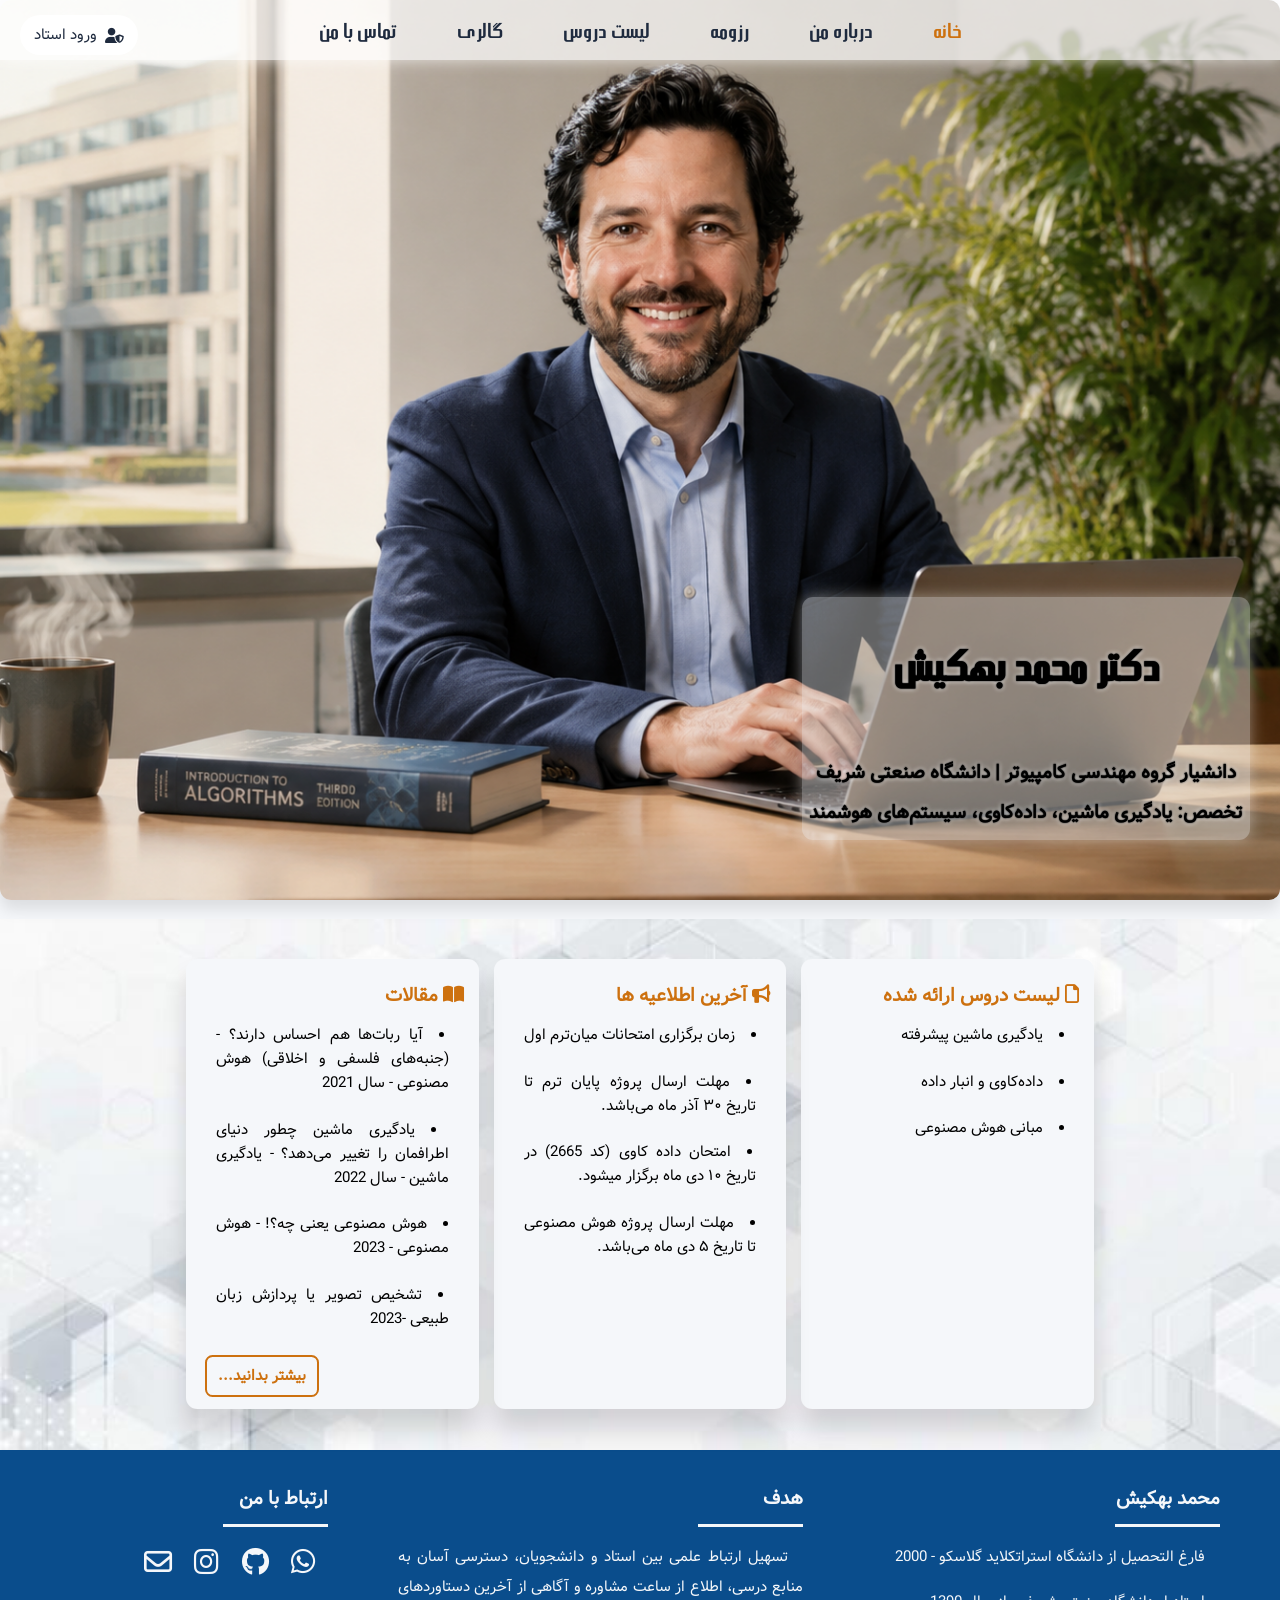
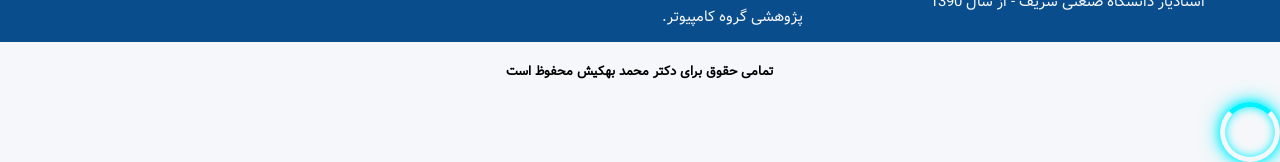
==== commit b5fa987a: "add loaderf" ====
--- a/index.html
+++ b/index.html
@@ -198,6 +198,8 @@
     <!-- ============================================ -->
     <h4 class="copyright"> تمامی حقوق برای دکتر محمد بهکیش محفوظ است</h4>
     <div id="app" style="display: none;"></div>
+    <div class="neon-loader"></div>
+
 
     <script src="./assets/js/script.js"></script>
 
--- a/assets/css/style.css
+++ b/assets/css/style.css
@@ -335,9 +335,6 @@
 }
 
 @media (max-width: 480px) {
-    .container {
-        padding: 0 var(--spacing-3);
-    }
 
     .btn {
         width: 100%;
@@ -509,14 +506,13 @@
     box-shadow: 0 4px 15px rgba(0, 0, 0, 0.2);
 }
 
-/* مخفی کردن متن در موبایل برای خلوت شدن صفحه */
 @media (max-width: 600px) {
     .login-icon span {
-        display: none;
+        /* display: none; */
     }
 
     .login-icon {
-        padding: 10px;
+        padding: 0.3rem;
     }
 }
 
@@ -1796,6 +1792,19 @@
         padding-block: 0.5rem;
     }
 
+    @media (max-width: 600px) {
+        nav.container {
+
+            padding-right: 0.2rem;
+
+        }
+
+        li.menu-item {
+            padding-inline: 0.3rem;
+        }
+    }
+
+
     a.menu-link,
     a.home {
         font-size: 1rem;
@@ -1809,6 +1818,7 @@
     .login-icon {
         padding: 0.65rem;
     }
+
 
     /* ---------- Hero ---------- */
 
@@ -2143,7 +2153,7 @@
     }
 
     nav.container {
-        padding-right: 3rem;
+        padding-right: 0.5rem;
     }
 
     a.menu-link,
@@ -2183,4 +2193,27 @@
     .login-card {
         padding: 1.25rem;
     }
+}
+
+/* لودر */
+.neon-loader {
+    width: 60px;
+    height: 60px;
+    border: 5px solid transparent;
+    border-top: 5px solid #00f2ff;
+    /* رنگ آبی نئونی */
+    border-radius: 50%;
+    animation: rotate-neon 1.2s linear infinite;
+    /* این بخش جادوی نئون است */
+    box-shadow: 0 0 10px #00f2ff, 0 0 20px #00f2ff, inset 0 0 10px #00f2ff;
+}
+
+@keyframes rotate-neon {
+    0% {
+        transform: rotate(0deg);
+    }
+
+    100% {
+        transform: rotate(360deg);
+    }
 }
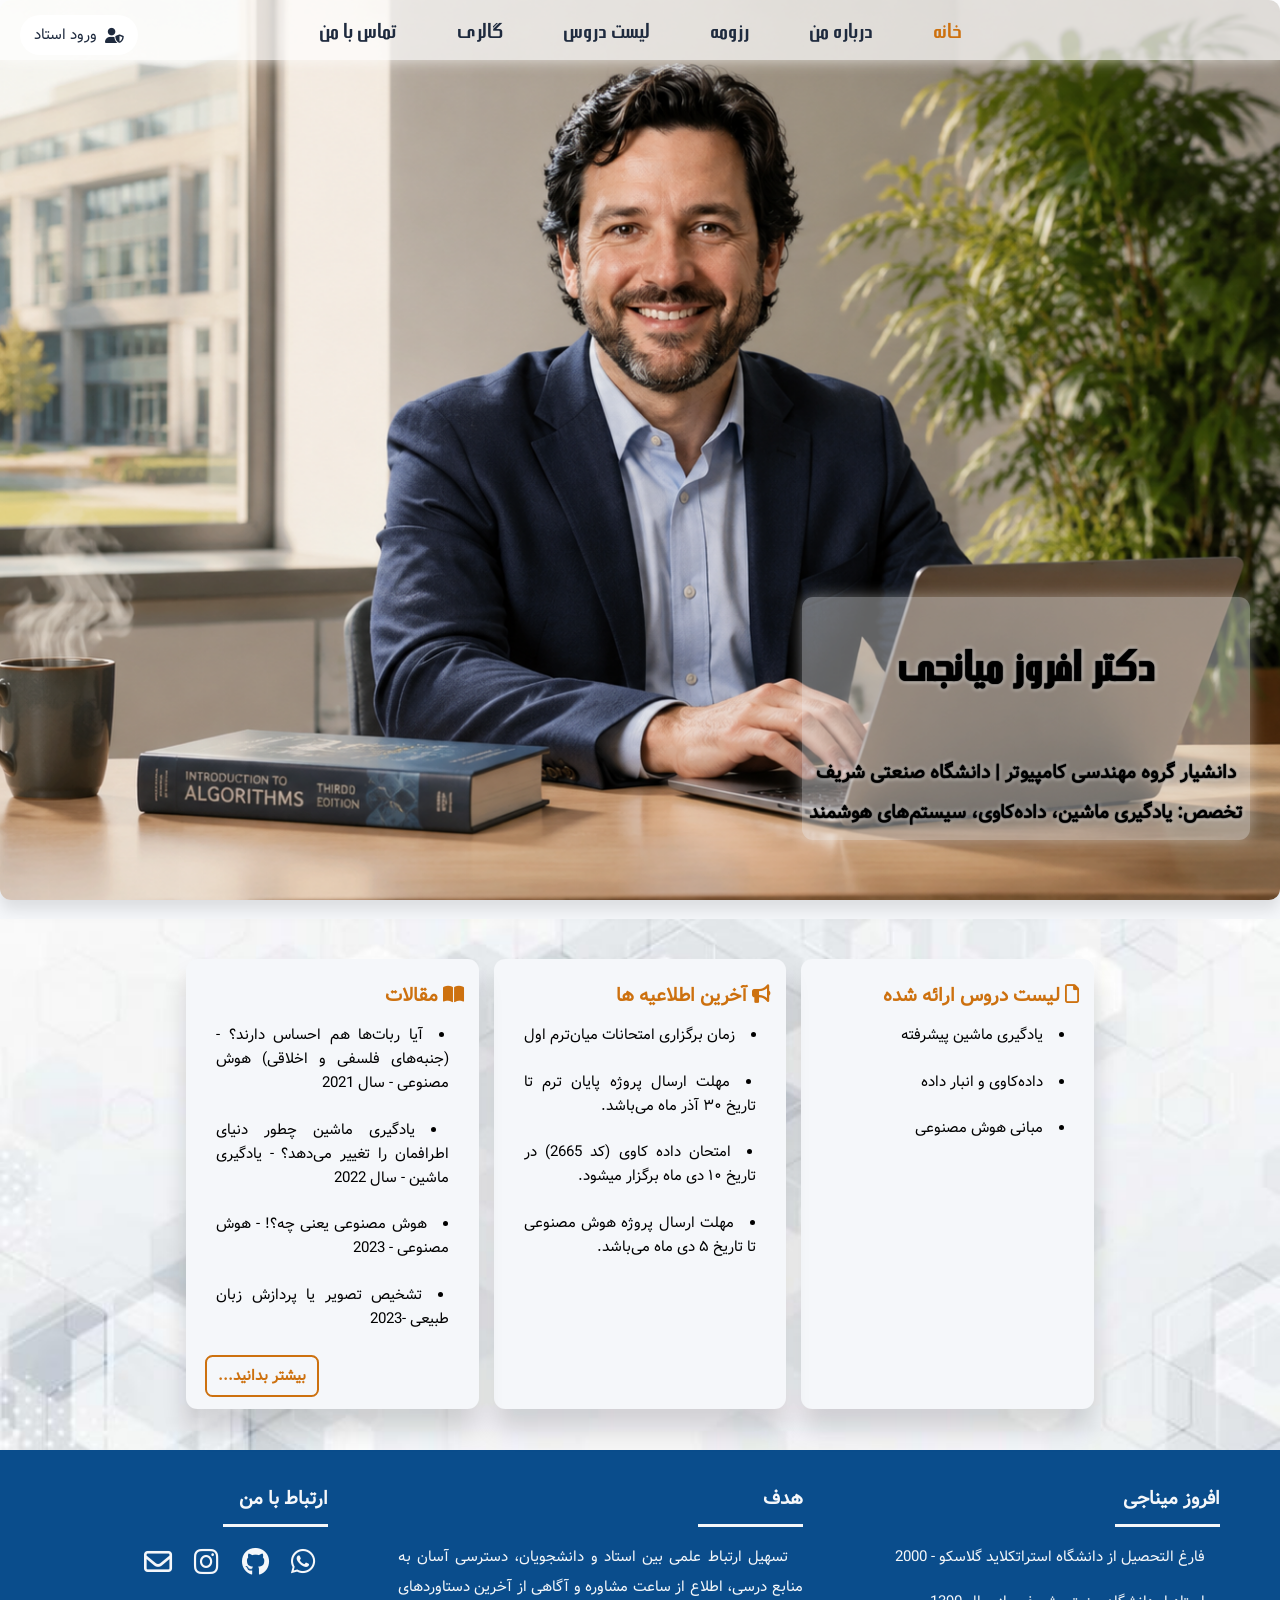
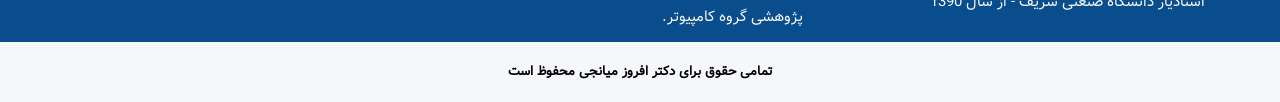
==== commit e2ad0909: "some changes" ====
--- a/index.html
+++ b/index.html
@@ -53,7 +53,7 @@
         <!-- ============================================= -->
 
         <section class="title">
-            <h1 class="title-fullname">دکتر محمد بهکیش</h1>
+            <h1 class="title-fullname">دکتر افروز میانجی </h1>
             <h3 class="title-job text-center">
                 دانشیار گروه مهندسی کامپیوتر | دانشگاه صنعتی شریف
 
@@ -144,7 +144,7 @@
     <!-- ============================================= -->
     <footer class="footer">
         <div class="footer-title">
-            <h2 class="footer-heading ">محمد بهکیش </h2>
+            <h2 class="footer-heading ">افروز میناجی</h2>
 
             <p class="footer-description">
                 فارغ التحصیل از دانشگاه استراتکلاید گلاسکو - 2000
@@ -196,10 +196,11 @@
     <!-- ============================================ -->
     <!-- copy right                                   -->
     <!-- ============================================ -->
-    <h4 class="copyright"> تمامی حقوق برای دکتر محمد بهکیش محفوظ است</h4>
+    <h4 class="copyright"> تمامی حقوق برای دکتر افروز میانجی محفوظ است</h4>
     <div id="app" style="display: none;"></div>
-    <div class="neon-loader"></div>
-
+    <div id="overlay">
+        <div class="loader"></div>
+    </div>
 
     <script src="./assets/js/script.js"></script>
 
--- a/assets/css/style.css
+++ b/assets/css/style.css
@@ -2196,16 +2196,16 @@
 }
 
 /* لودر */
-.neon-loader {
-    width: 60px;
-    height: 60px;
-    border: 5px solid transparent;
-    border-top: 5px solid #00f2ff;
-    /* رنگ آبی نئونی */
+.loader {
+    width: 40px;
+    height: 40px;
+    border: 4px solid #f3f3f3;
+    /* رنگ پس‌زمینه حلقه */
+    border-top: 4px solid #333;
+    /* رنگ حرکت‌کننده */
     border-radius: 50%;
-    animation: rotate-neon 1.2s linear infinite;
-    /* این بخش جادوی نئون است */
-    box-shadow: 0 0 10px #00f2ff, 0 0 20px #00f2ff, inset 0 0 10px #00f2ff;
+    animation: spin 0.8s linear infinite;
+
 }
 
 @keyframes rotate-neon {
@@ -2216,4 +2216,19 @@
     100% {
         transform: rotate(360deg);
     }
+}
+
+/* overlay کل صفحه */
+#overlay {
+    position: fixed;
+    top: 0;
+    left: 0;
+    width: 100%;
+    height: 100%;
+    background: rgba(0, 0, 0, 0.6);
+    justify-content: center;
+    align-items: center;
+    z-index: 9999;
+    display: flex;
+
 }
